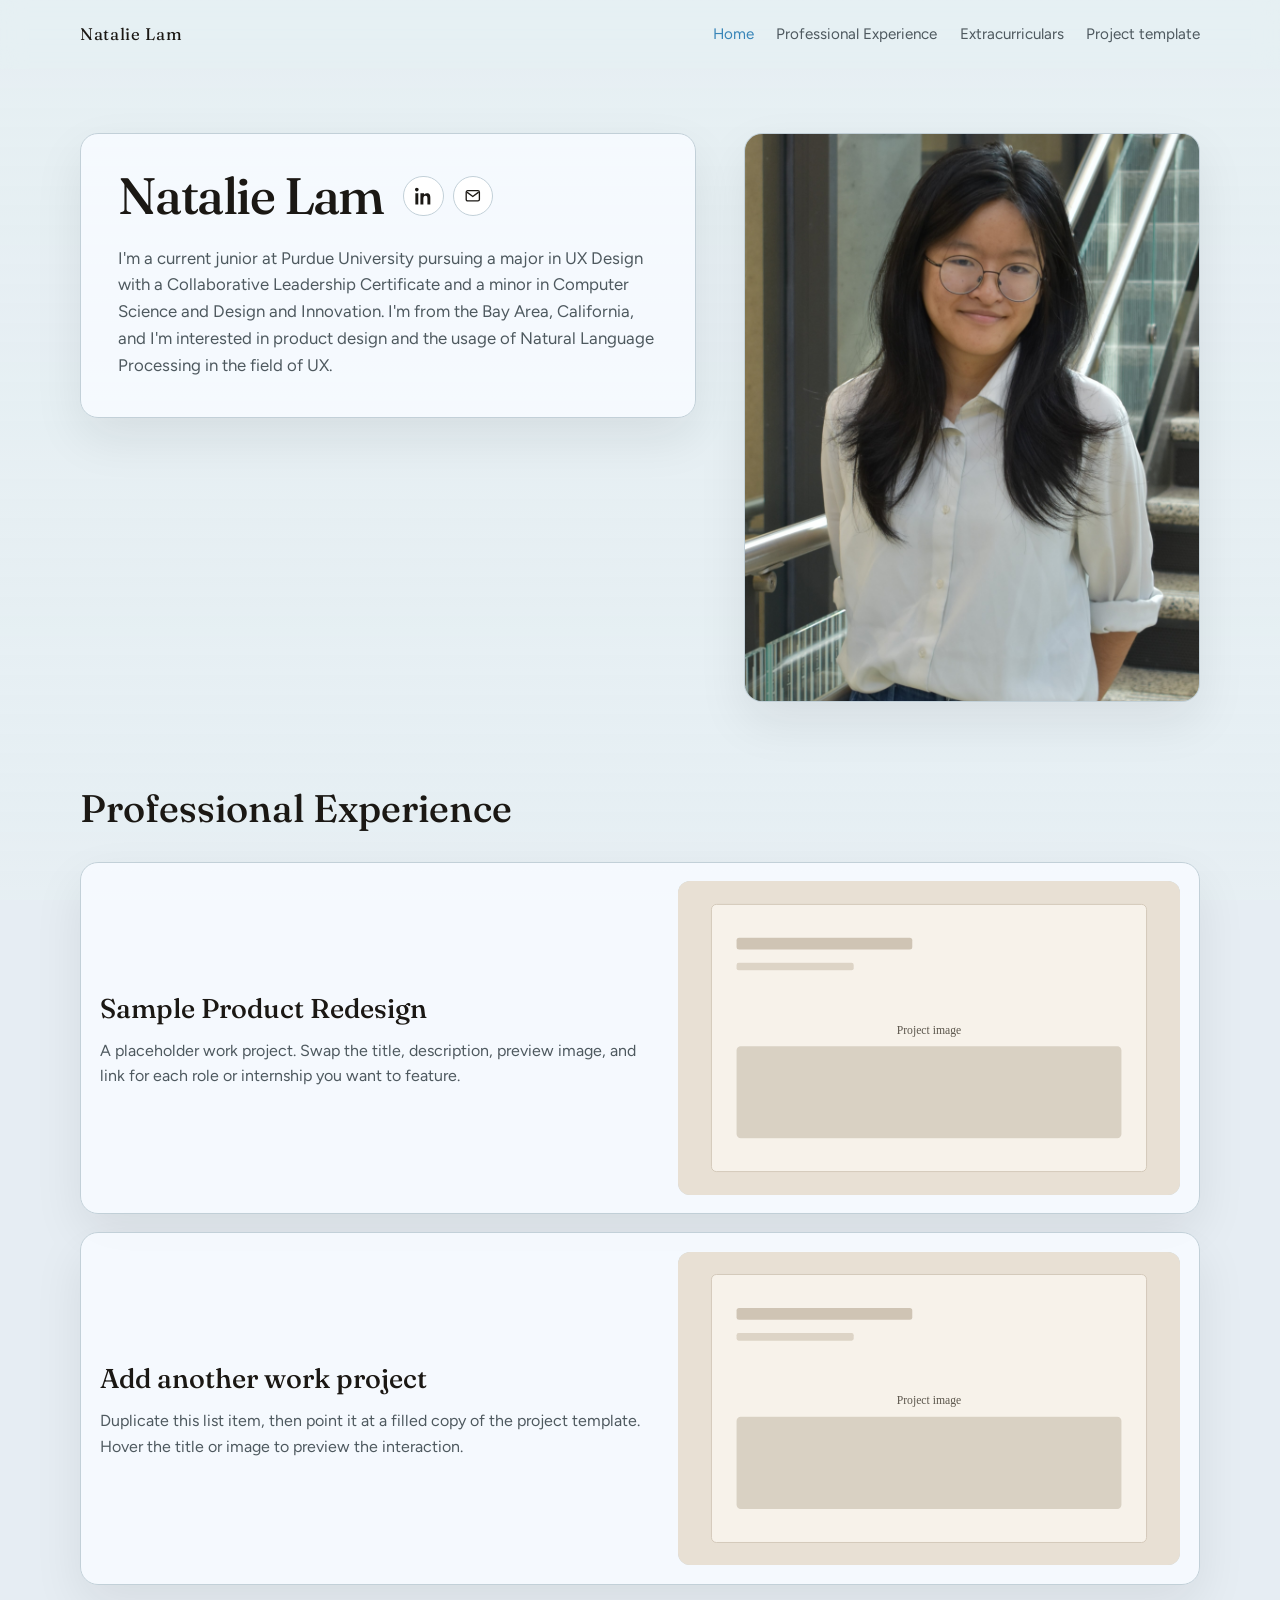
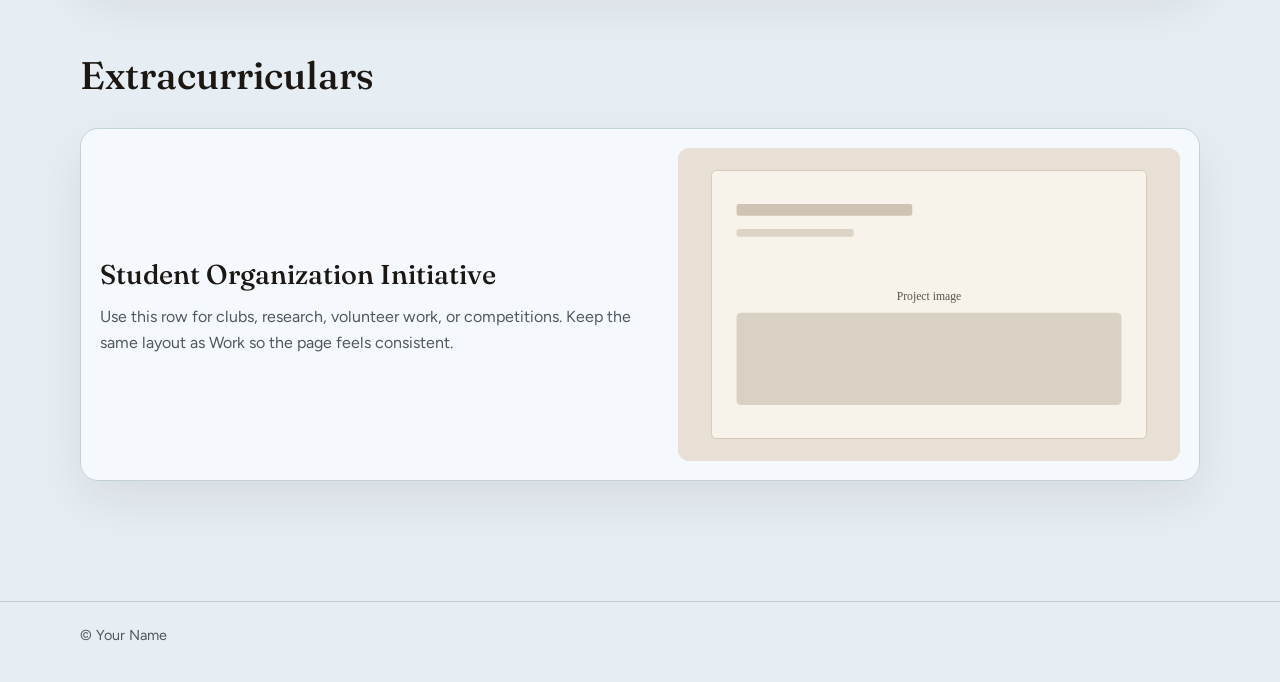
==== index.html @ 0dd23634 "url" ====
<!DOCTYPE html>
<html lang="en">
<head>
  <meta charset="UTF-8">
  <meta name="viewport" content="width=device-width, initial-scale=1.0">
  <title>Natalie Lam — Portfolio</title>
  <link rel="preconnect" href="https://fonts.googleapis.com">
  <link rel="preconnect" href="https://fonts.gstatic.com" crossorigin>
  <link href="https://fonts.googleapis.com/css2?family=Figtree:wght@400;500;600&family=Fraunces:opsz,wght@9..144,500;9..144,600&display=swap" rel="stylesheet">
  <link rel="stylesheet" href="CSS/style.css">
</head>
<!-- Set a background image by replacing none, e.g. url('Images/background.jpg') -->
<body style="--page-bg: none;">
  <a class="skip-link" href="#main">Skip to content</a>

  <header class="site-header">
    <div class="wrap header-inner">
      <a class="wordmark" href="index.html">Natalie Lam</a>
      <button class="nav-toggle" type="button" aria-expanded="false" aria-controls="site-nav">Menu</button>
      <nav id="site-nav" class="site-nav" aria-label="Primary">
        <a href="index.html" aria-current="page">Home</a>
        <a href="#work">Professional Experience</a>
        <a href="#extracurriculars">Extracurriculars</a>
        <a href="HTML/project-template.html">Project template</a>
      </nav>
    </div>
  </header>

  <main id="main" class="page">
    <div class="wrap">
      <section class="intro" aria-labelledby="name">
        <div class="intro-copy">
          <div class="identity">
            <!-- Replace with your name -->
            <h1 id="name" class="page-title">Natalie Lam</h1>
            <div class="contact-row" aria-label="Contact">
              <!-- Replace # with your LinkedIn URL -->
              <a class="contact-btn" href="https://www.linkedin.com/in/natalie-lam-ca/" target="_blank" rel="noopener noreferrer" aria-label="LinkedIn">
                <svg viewBox="0 0 24 24" fill="currentColor" aria-hidden="true"><path d="M4.98 3.5C4.98 4.88 3.88 6 2.5 6S0 4.88 0 3.5 1.12 1 2.5 1s2.48 1.12 2.48 2.5zM.5 8.5h4V24h-4V8.5zM8.5 8.5h3.8v2.1h.05c.53-1 1.84-2.1 3.78-2.1 4.04 0 4.79 2.66 4.79 6.12V24h-4v-7.7c0-1.84-.03-4.2-2.56-4.2-2.56 0-2.95 2-2.95 4.06V24h-4V8.5z"/></svg>
              </a>
              <!-- Replace the email address -->
              <a class="contact-btn" href="mailto:nl2028ca@gmail.com" aria-label="Email">
                <svg viewBox="0 0 24 24" fill="none" stroke="currentColor" stroke-width="1.8" aria-hidden="true"><rect x="3" y="5" width="18" height="14" rx="2"/><path d="M4 7l8 6 8-6"/></svg>
              </a>
            </div>
          </div>
          <!-- Replace this bio -->
          <p class="bio">
            I'm a current junior at Purdue University pursuing a major in UX Design 
            with a Collaborative Leadership Certificate and a minor in Computer Science and 
            Design and Innovation. I'm from the Bay Area, California, and I'm interested in 
            product design and the usage of Natural Language Processing in the field of UX.
          </p>
        </div>
        <figure class="headshot">
          <!-- Replace this image with your headshot -->
          <img src="Images/Lam, Natalie.JPG" alt="Portrait of Natalie Lam">
        </figure>
      </section>

      <section id="work" class="section" aria-labelledby="work-heading">
        <h2 id="work-heading" class="section-heading">Professional Experience</h2>
        <ul class="project-list">
          <li>
            <a class="project-card" href="HTML/project-example.html">
              <div class="project-copy">
                <h3>Sample Product Redesign</h3>
                <p>A placeholder work project. Swap the title, description, preview image, and link for each role or internship you want to feature.</p>
              </div>
              <div class="project-preview">
                <img src="Images/placeholder-project.svg" alt="Preview of Sample Product Redesign">
              </div>
            </a>
          </li>
          <li>
            <a class="project-card" href="HTML/project-template.html">
              <div class="project-copy">
                <h3>Add another work project</h3>
                <p>Duplicate this list item, then point it at a filled copy of the project template. Hover the title or image to preview the interaction.</p>
              </div>
              <div class="project-preview">
                <img src="Images/placeholder-project.svg" alt="Preview placeholder">
              </div>
            </a>
          </li>
        </ul>
      </section>

      <section id="extracurriculars" class="section" aria-labelledby="extra-heading">
        <h2 id="extra-heading" class="section-heading">Extracurriculars</h2>
        <ul class="project-list">
          <li>
            <a class="project-card" href="HTML/project-example.html">
              <div class="project-copy">
                <h3>Student Organization Initiative</h3>
                <p>Use this row for clubs, research, volunteer work, or competitions. Keep the same layout as Work so the page feels consistent.</p>
              </div>
              <div class="project-preview">
                <img src="Images/placeholder-project.svg" alt="Preview of Student Organization Initiative">
              </div>
            </a>
          </li>
        </ul>
      </section>
    </div>
  </main>

  <footer class="site-footer">
    <div class="wrap">© Your Name</div>
  </footer>

  <script src="JS/javascript.js"></script>
</body>
</html>
---- CSS/style.css ----
/* ============================================================
   Portfolio styles — edit the :root tokens to restyle the site.
   Background image: set --page-bg on <body>, e.g.
   style="--page-bg: url('Images/your-background.jpg');"
   ============================================================ */

:root {
  --bg: #e6edf3;
  --paper: rgba(247, 251, 255, 0.88);
  --ink: #1b1814;
  --muted: #4e595f;
  --accent: #3885b8;
  --accent-soft: #ccdfea;
  --line: #c2d0d8;
  --shadow: 0 20px 50px rgba(20, 24, 27, 0.08);
  --radius: 18px;
  --max: 1120px;
  --page-bg: none;
  --ease: 0.35s cubic-bezier(0.22, 1, 0.36, 1);
  --serif: "Fraunces", "Iowan Old Style", Georgia, serif;
  --sans: "Figtree", "Segoe UI", sans-serif;
}

*,
*::before,
*::after {
  box-sizing: border-box;
}

html {
  scroll-behavior: smooth;
}

body {
  margin: 0;
  min-height: 100vh;
  font-family: var(--sans);
  color: var(--ink);
  background-color: var(--bg);
  line-height: 1.6;
}

body::before {
  content: "";
  position: fixed;
  inset: 0;
  z-index: -2;
  background-color: var(--bg);
  background-image: var(--page-bg);
  background-size: cover;
  background-position: center;
  background-attachment: fixed;
}

body::after {
  content: "";
  position: fixed;
  inset: 0;
  z-index: -1;
  background: linear-gradient(180deg, rgba(230, 240, 243, 0.72), rgba(230, 239, 243, 0.9));
  pointer-events: none;
}

img {
  max-width: 100%;
  display: block;
}

a {
  color: inherit;
}

.skip-link {
  position: absolute;
  left: 1rem;
  top: -4rem;
  padding: 0.6rem 0.9rem;
  background: var(--ink);
  color: #fff;
  z-index: 20;
}

.skip-link:focus {
  top: 1rem;
}

.wrap {
  width: min(var(--max), calc(100% - 3.5rem));
  margin: 0 auto;
}

.site-header {
  position: sticky;
  top: 0;
  z-index: 10;
  backdrop-filter: blur(12px);
  background: rgba(230, 240, 243, 0.78);
  border-bottom: 1px solid transparent;
}

.site-header.is-scrolled {
  border-bottom-color: var(--line);
}

.header-inner {
  display: flex;
  align-items: center;
  justify-content: space-between;
  min-height: 4.25rem;
  gap: 1rem;
}

.wordmark {
  font-family: var(--serif);
  font-size: 1.05rem;
  letter-spacing: 0.04em;
  text-decoration: none;
}

.nav-toggle {
  display: none;
  border: 1px solid var(--line);
  background: var(--paper);
  border-radius: 999px;
  padding: 0.45rem 0.85rem;
  font: inherit;
  cursor: pointer;
}

.site-nav {
  display: flex;
  gap: 1.4rem;
}

.site-nav a {
  text-decoration: none;
  font-size: 0.95rem;
  color: var(--muted);
  transition: color var(--ease);
}

.site-nav a:hover,
.site-nav a[aria-current="page"] {
  color: var(--accent);
}

.page {
  padding: 2.5rem 0 5rem;
}

/* ---------- Home intro ---------- */

.intro {
  display: grid;
  grid-template-columns: minmax(0, 1.15fr) minmax(260px, 0.85fr);
  gap: 3rem;
  align-items: start;
  padding: 1.5rem 0 3.5rem;
}

.intro-copy {
  background: var(--paper);
  border: 1px solid var(--line);
  border-radius: var(--radius);
  padding: 2.2rem 2.3rem 2.4rem;
  box-shadow: var(--shadow);
}

.identity {
  display: flex;
  flex-wrap: wrap;
  align-items: center;
  gap: 1rem 1.25rem;
  margin-bottom: 1.35rem;
}

.page-title {
  margin: 0;
  font-family: var(--serif);
  font-size: clamp(2.4rem, 4vw, 4.1rem);
  font-weight: 500;
  line-height: 1.05;
  letter-spacing: -0.03em;
}

.contact-row {
  display: flex;
  flex-wrap: wrap;
  gap: 0.55rem;
}

.contact-btn {
  width: 2.55rem;
  height: 2.55rem;
  display: grid;
  place-items: center;
  border-radius: 999px;
  border: 1px solid var(--line);
  background: #fff;
  color: var(--ink);
  text-decoration: none;
  transition: background var(--ease), color var(--ease), transform var(--ease);
}

.contact-btn:hover,
.contact-btn:focus-visible {
  background: var(--accent);
  color: #fff;
  transform: translateY(-2px);
}

.contact-btn svg {
  width: 1.1rem;
  height: 1.1rem;
}

.bio {
  margin: 0;
  color: var(--muted);
  font-size: 1.05rem;
  max-width: 40rem;
}

.headshot {
  margin: 0;
  overflow: hidden;
  border-radius: var(--radius);
  border: 1px solid var(--line);
  box-shadow: var(--shadow);
  background: #c6d6dd;
}

.headshot img {
  width: 100%;
  height: 100%;
  object-fit: cover;
  aspect-ratio: 4 / 5;
}

/* ---------- Project lists ---------- */

.section {
  padding: 1.25rem 0 2.5rem;
}

.section-heading {
  margin: 0 0 1.4rem;
  font-family: var(--serif);
  font-size: clamp(1.8rem, 3vw, 2.5rem);
  font-weight: 500;
}

.project-list {
  list-style: none;
  margin: 0;
  padding: 0;
  display: grid;
  gap: 1.15rem;
}

.project-card {
  display: grid;
  grid-template-columns: minmax(0, 1.05fr) minmax(220px, 0.95fr);
  gap: 1.5rem;
  align-items: center;
  text-decoration: none;
  color: var(--ink);
  background: var(--paper);
  border: 1px solid var(--line);
  border-radius: var(--radius);
  padding: 1.15rem 1.2rem;
  box-shadow: var(--shadow);
  overflow: hidden;
  transition: color var(--ease), border-color var(--ease);
}

.project-copy h3 {
  margin: 0 0 0.45rem;
  font-family: var(--serif);
  font-size: 1.7rem;
  font-weight: 500;
  transition: color var(--ease);
}

.project-copy p {
  margin: 0;
  color: var(--muted);
  transition: color var(--ease);
}

.project-preview {
  overflow: hidden;
  border-radius: 12px;
  background: #c6d6dd;
}

.project-preview img {
  width: 100%;
  aspect-ratio: 16 / 10;
  object-fit: cover;
  transform: scale(1);
  transition: transform 0.45s cubic-bezier(0.22, 1, 0.36, 1);
}

.project-card:hover,
.project-card:focus-visible {
  border-color: var(--accent-soft);
}

.project-card:hover h3,
.project-card:hover p,
.project-card:focus-visible h3,
.project-card:focus-visible p {
  color: var(--accent);
}

.project-card:hover img,
.project-card:focus-visible img {
  transform: scale(1.08);
}

/* ---------- Project page ---------- */

.project-hero {
  padding: 1.2rem 0 2rem;
}

.back-link {
  display: inline-block;
  margin-bottom: 1.1rem;
  color: var(--muted);
  text-decoration: none;
  font-size: 0.95rem;
}

.back-link:hover {
  color: var(--accent);
}

.project-title {
  margin: 0;
  font-family: var(--serif);
  font-size: clamp(2.3rem, 4.4vw, 4.2rem);
  font-weight: 500;
  letter-spacing: -0.03em;
  line-height: 1.05;
}

.meta-row {
  display: grid;
  grid-template-columns: 1fr 1fr;
  gap: 1.15rem;
  margin: 1.6rem 0 2rem;
}

.meta-card,
.content-block {
  background: var(--paper);
  border: 1px solid var(--line);
  border-radius: var(--radius);
  padding: 1.4rem 1.5rem;
  box-shadow: var(--shadow);
}

.meta-card h2,
.content-block h2 {
  margin: 0 0 0.7rem;
  font-size: 0.78rem;
  letter-spacing: 0.14em;
  text-transform: uppercase;
  color: var(--accent);
}

.meta-card p,
.content-block p {
  margin: 0;
  color: var(--muted);
}

.skills {
  display: flex;
  flex-wrap: wrap;
  gap: 0.45rem;
  margin: 0;
  padding: 0;
  list-style: none;
}

.skills li {
  border: 1px solid var(--line);
  background: #fff;
  border-radius: 999px;
  padding: 0.28rem 0.75rem;
  font-size: 0.92rem;
}

.project-lower {
  display: grid;
  grid-template-columns: minmax(0, 0.9fr) minmax(0, 1.1fr);
  gap: 1.15rem;
  margin-top: 1.15rem;
}

.outcomes {
  margin: 0;
  padding-left: 1.1rem;
  color: var(--muted);
}

.outcomes li + li {
  margin-top: 0.45rem;
}

.image-grid {
  display: grid;
  grid-template-columns: 1fr 1fr;
  gap: 0.7rem;
  margin: 1rem 0 1.2rem;
}

.image-grid figure {
  margin: 0;
  overflow: hidden;
  border-radius: 12px;
  border: 1px solid var(--line);
  background: #c6d5dd;
}

.image-grid img {
  width: 100%;
  aspect-ratio: 4 / 3;
  object-fit: cover;
}

.outcome-links {
  display: flex;
  flex-wrap: wrap;
  gap: 0.6rem;
}

.btn {
  display: inline-flex;
  align-items: center;
  justify-content: center;
  text-decoration: none;
  border-radius: 999px;
  padding: 0.7rem 1.1rem;
  border: 1px solid var(--ink);
  background: var(--ink);
  color: #fff;
  font-size: 0.95rem;
  transition: background var(--ease), color var(--ease);
}

.btn.secondary {
  background: transparent;
  color: var(--ink);
}

.btn:hover,
.btn:focus-visible {
  background: var(--accent);
  border-color: var(--accent);
  color: #fff;
}

.hint {
  margin-top: 2rem;
  color: var(--muted);
  font-size: 0.88rem;
}

.site-footer {
  border-top: 1px solid var(--line);
  padding: 1.4rem 0 2.2rem;
  color: var(--muted);
  font-size: 0.9rem;
}

/* ---------- Mobile ---------- */

@media (max-width: 800px) {
  .wrap {
    width: min(var(--max), calc(100% - 1.5rem));
  }

  .nav-toggle {
    display: inline-flex;
  }

  .site-nav {
    display: none;
    position: absolute;
    right: 0.75rem;
    top: 3.8rem;
    flex-direction: column;
    gap: 0.85rem;
    padding: 1rem 1.15rem;
    background: #f8fdff;
    border: 1px solid var(--line);
    border-radius: 14px;
    box-shadow: var(--shadow);
  }

  .site-nav.is-open {
    display: flex;
  }

  .intro,
  .project-card,
  .meta-row,
  .project-lower {
    grid-template-columns: 1fr;
  }

  .intro {
    gap: 1.2rem;
    padding-top: 0.6rem;
  }

  .intro-copy {
    padding: 1.35rem 1.2rem 1.5rem;
  }

  .identity {
    flex-direction: column;
    align-items: flex-start;
  }

  .headshot {
    order: -1;
  }

  .image-grid {
    grid-template-columns: 1fr;
  }

  body::before {
    background-attachment: scroll;
  }
}
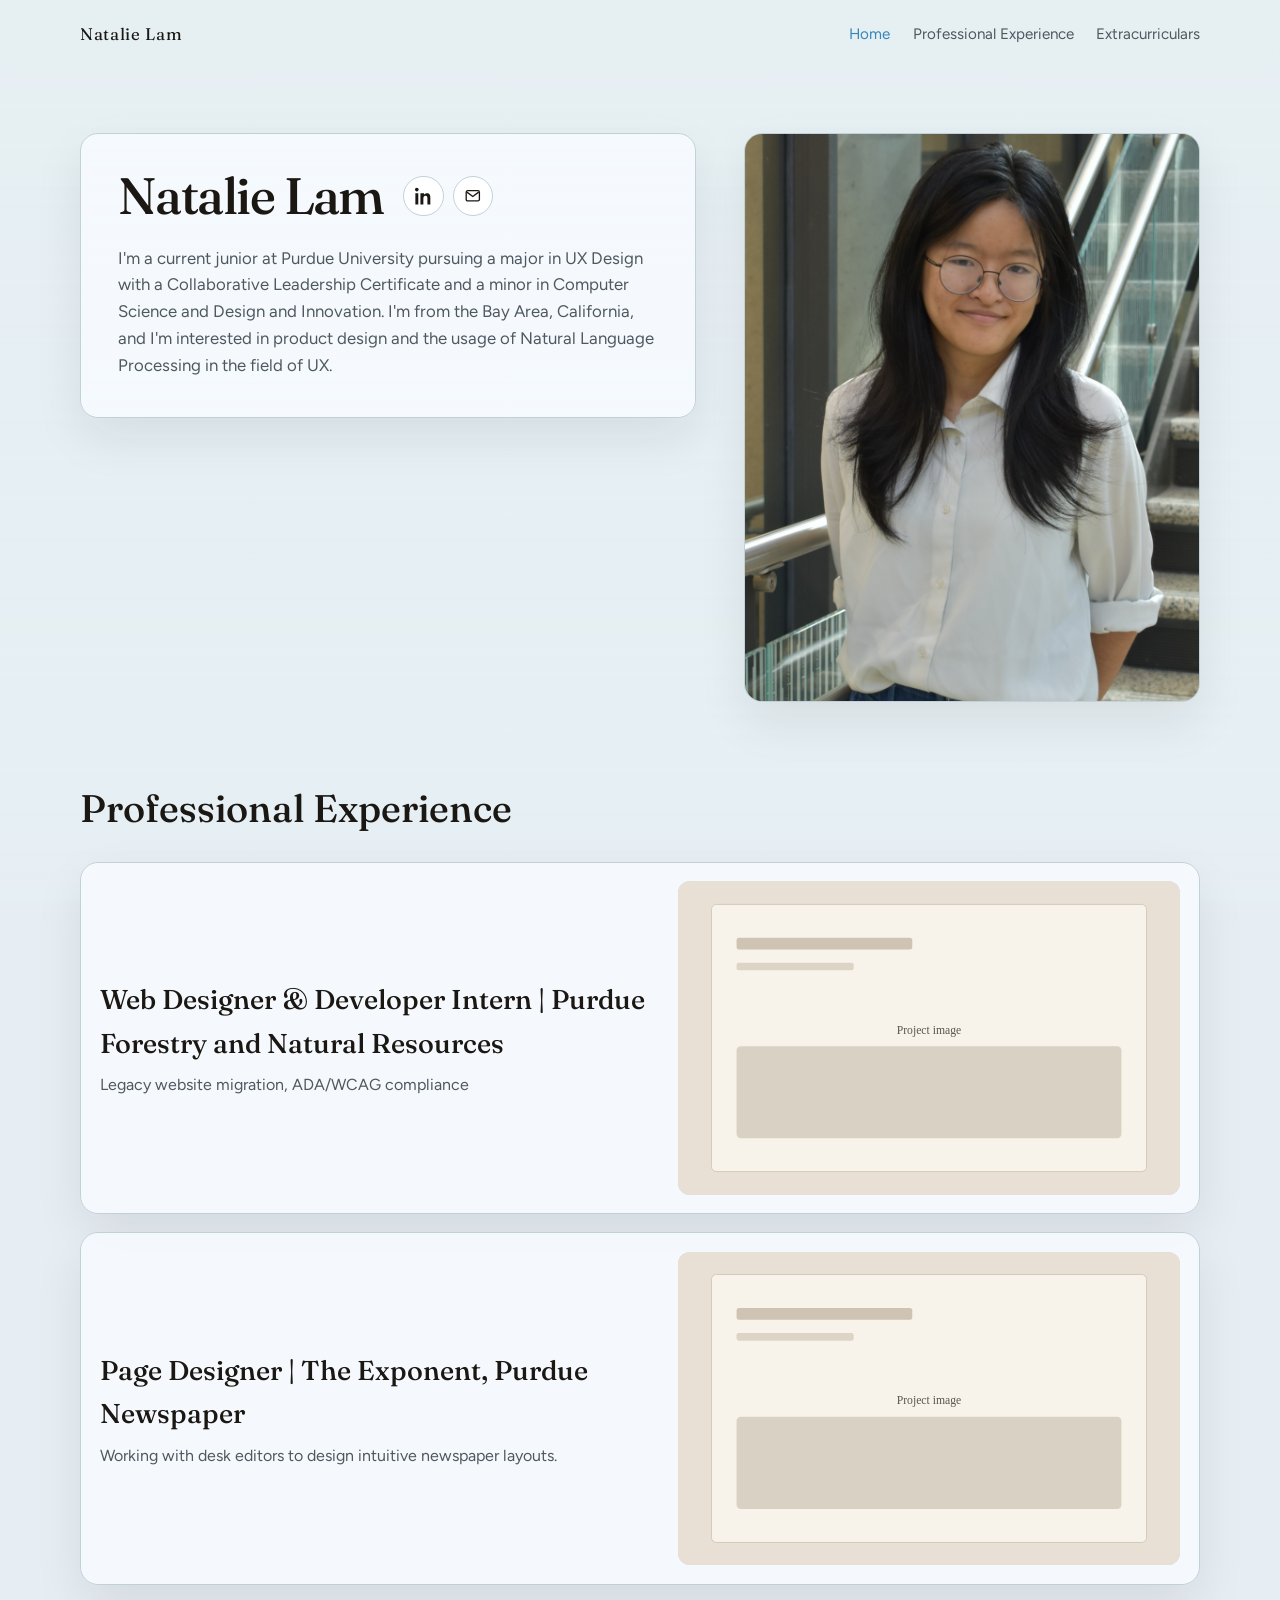
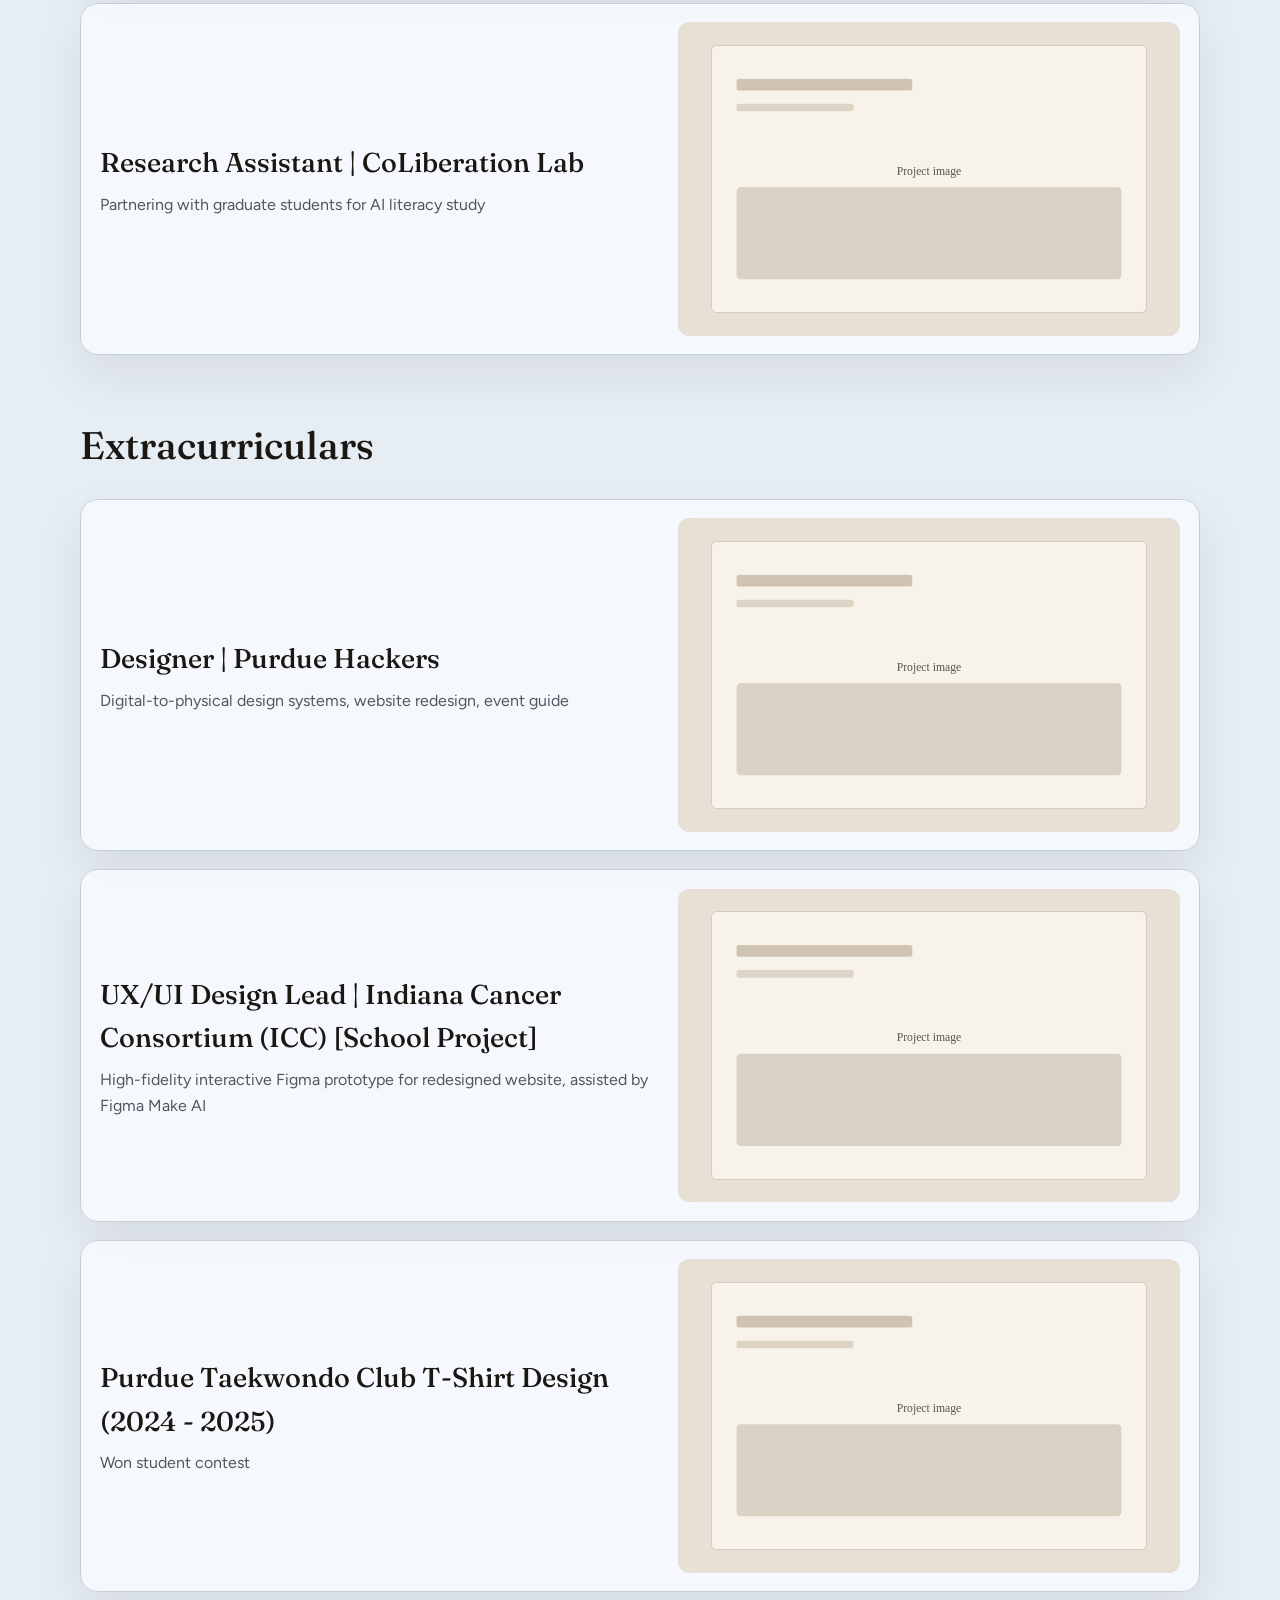
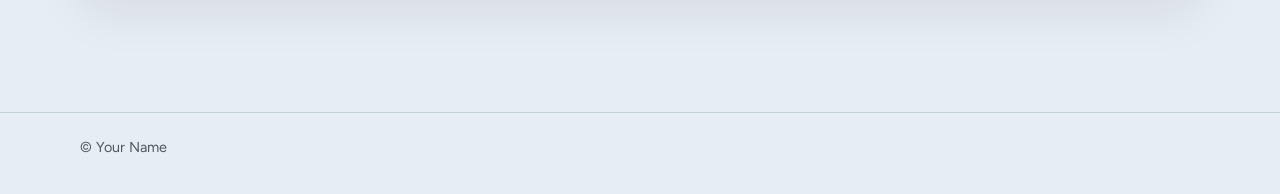
==== commit b735662c: "home page" ====
--- a/index.html
+++ b/index.html
@@ -21,7 +21,6 @@
         <a href="index.html" aria-current="page">Home</a>
         <a href="#work">Professional Experience</a>
         <a href="#extracurriculars">Extracurriculars</a>
-        <a href="HTML/project-template.html">Project template</a>
       </nav>
     </div>
   </header>
@@ -64,19 +63,31 @@
           <li>
             <a class="project-card" href="HTML/project-example.html">
               <div class="project-copy">
-                <h3>Sample Product Redesign</h3>
-                <p>A placeholder work project. Swap the title, description, preview image, and link for each role or internship you want to feature.</p>
+                <h3>Web Designer & Developer Intern | Purdue Forestry and Natural Resources</h3>
+                <p>Legacy website migration, ADA/WCAG compliance</p>
               </div>
               <div class="project-preview">
-                <img src="Images/placeholder-project.svg" alt="Preview of Sample Product Redesign">
+                <img src="Images/placeholder-project.svg" alt="Preview of Web Designer & 
+                Developer Intern | Purdue Forestry and Natural Resources">
               </div>
             </a>
           </li>
           <li>
             <a class="project-card" href="HTML/project-template.html">
               <div class="project-copy">
-                <h3>Add another work project</h3>
-                <p>Duplicate this list item, then point it at a filled copy of the project template. Hover the title or image to preview the interaction.</p>
+                <h3>Page Designer | The Exponent, Purdue Newspaper</h3>
+                <p>Working with desk editors to design intuitive newspaper layouts.</p>
+              </div>
+              <div class="project-preview">
+                <img src="Images/placeholder-project.svg" alt="Preview placeholder">
+              </div>
+            </a>
+          </li>
+          <li>
+            <a class="project-card" href="HTML/project-template.html">
+              <div class="project-copy">
+                <h3>Research Assistant | CoLiberation Lab</h3>
+                <p>Partnering with graduate students for AI literacy study</p>
               </div>
               <div class="project-preview">
                 <img src="Images/placeholder-project.svg" alt="Preview placeholder">
@@ -92,8 +103,30 @@
           <li>
             <a class="project-card" href="HTML/project-example.html">
               <div class="project-copy">
-                <h3>Student Organization Initiative</h3>
-                <p>Use this row for clubs, research, volunteer work, or competitions. Keep the same layout as Work so the page feels consistent.</p>
+                <h3>Designer | Purdue Hackers</h3>
+                <p>Digital-to-physical design systems, website redesign, event guide</p>
+              </div>
+              <div class="project-preview">
+                <img src="Images/placeholder-project.svg" alt="Preview of Student Organization Initiative">
+              </div>
+            </a>
+          </li>
+          <li>
+            <a class="project-card" href="HTML/project-example.html">
+              <div class="project-copy">
+                <h3>UX/UI Design Lead | Indiana Cancer Consortium (ICC) [School Project]</h3>
+                <p>High-fidelity interactive Figma prototype for redesigned website, assisted by Figma Make AI</p>
+              </div>
+              <div class="project-preview">
+                <img src="Images/placeholder-project.svg" alt="Preview of Student Organization Initiative">
+              </div>
+            </a>
+          </li>
+          <li>
+            <a class="project-card" href="HTML/project-example.html">
+              <div class="project-copy">
+                <h3>Purdue Taekwondo Club T-Shirt Design (2024 - 2025)</h3>
+                <p>Won student contest</p>
               </div>
               <div class="project-preview">
                 <img src="Images/placeholder-project.svg" alt="Preview of Student Organization Initiative">
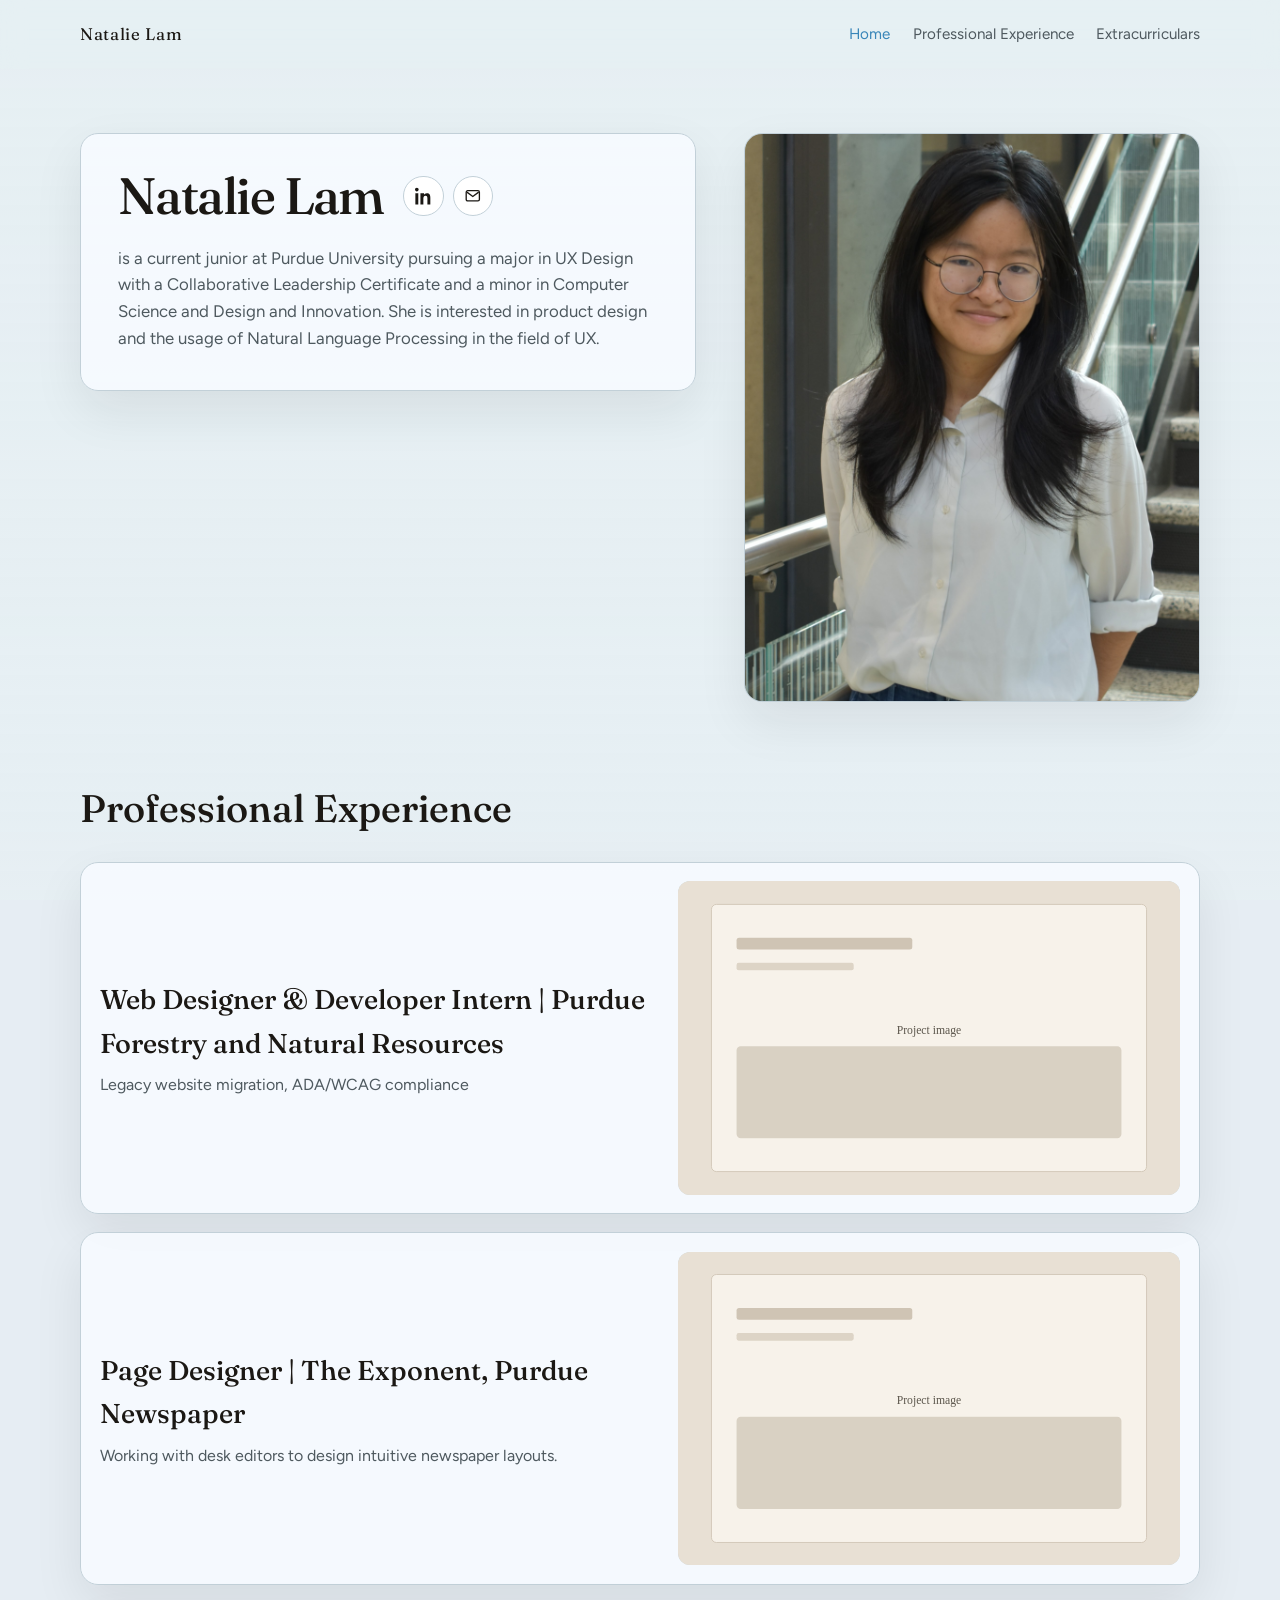
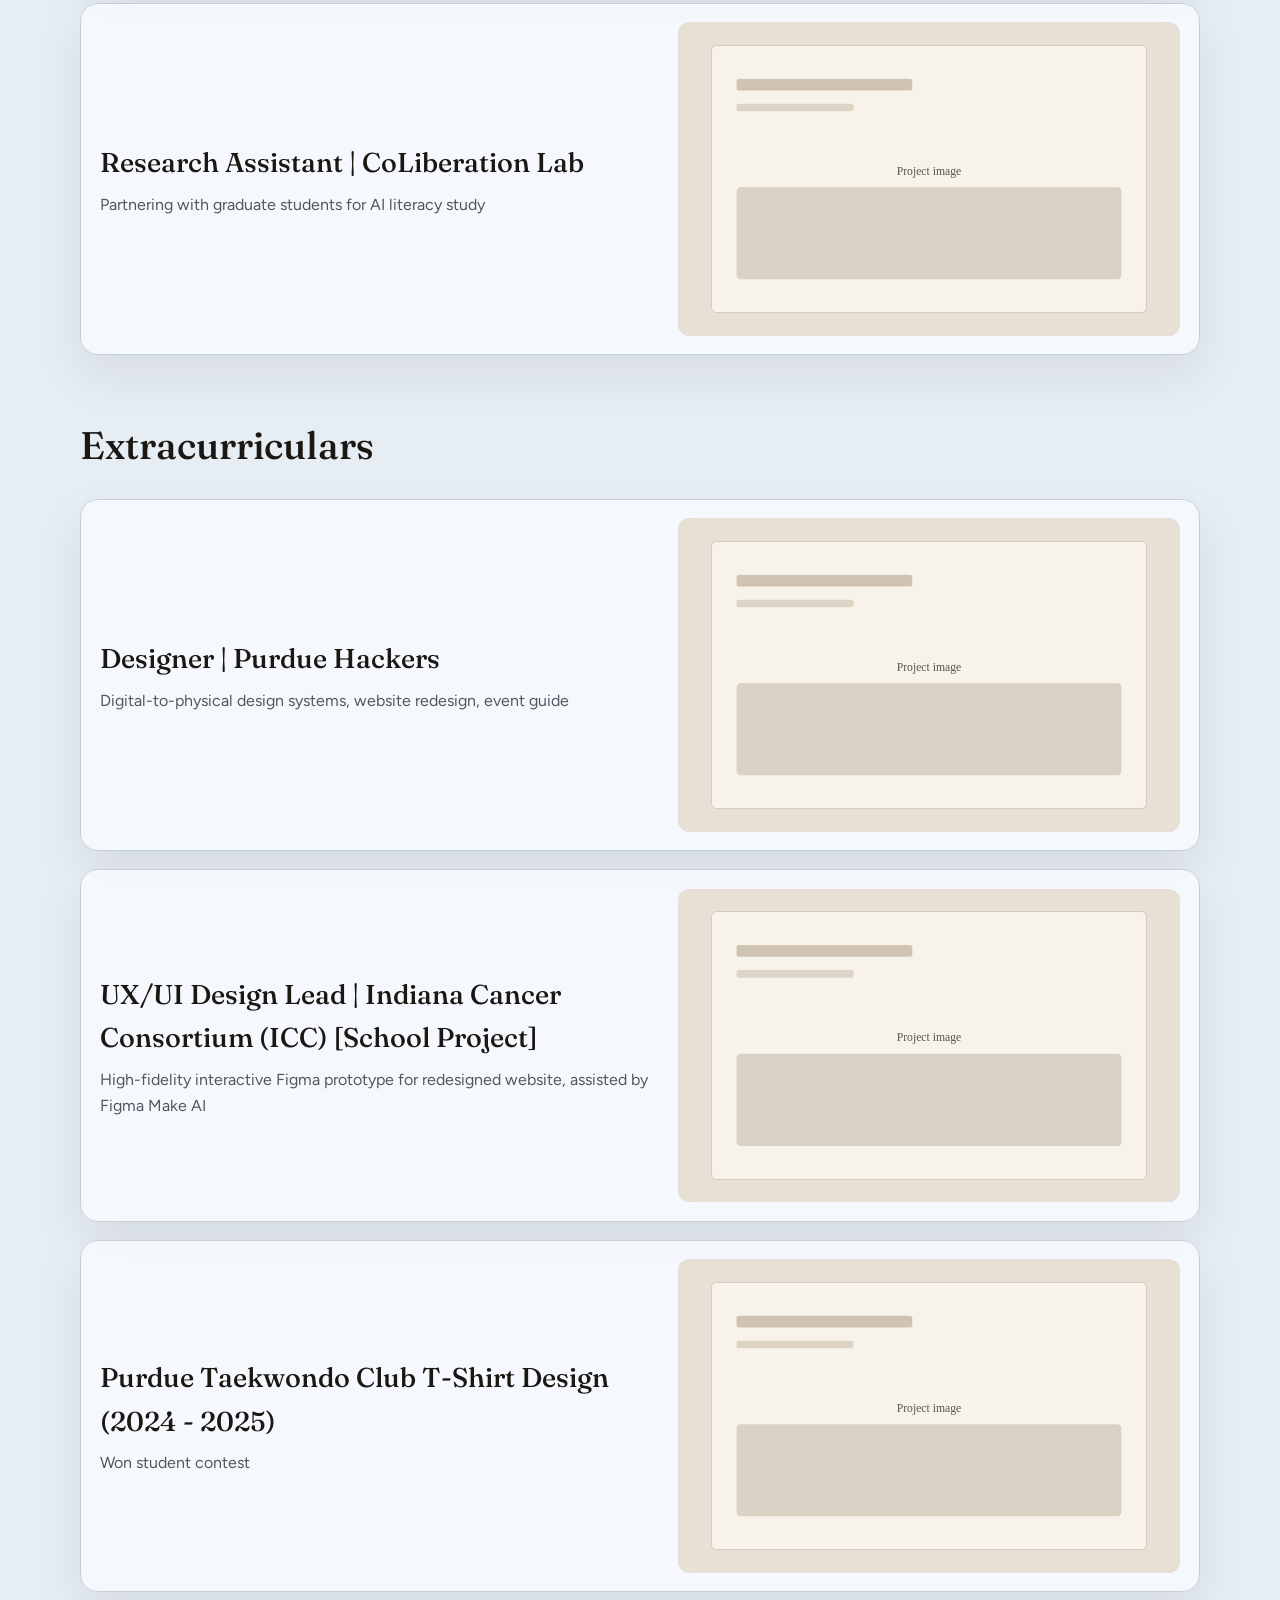
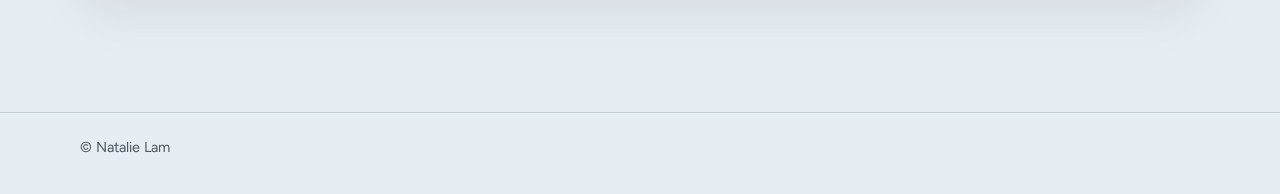
==== commit 18d5cc1b: "fnr" ====
--- a/index.html
+++ b/index.html
@@ -45,9 +45,9 @@
           </div>
           <!-- Replace this bio -->
           <p class="bio">
-            I'm a current junior at Purdue University pursuing a major in UX Design 
+            is a current junior at Purdue University pursuing a major in UX Design 
             with a Collaborative Leadership Certificate and a minor in Computer Science and 
-            Design and Innovation. I'm from the Bay Area, California, and I'm interested in 
+            Design and Innovation. She is interested in 
             product design and the usage of Natural Language Processing in the field of UX.
           </p>
         </div>
@@ -61,7 +61,7 @@
         <h2 id="work-heading" class="section-heading">Professional Experience</h2>
         <ul class="project-list">
           <li>
-            <a class="project-card" href="HTML/project-example.html">
+            <a class="project-card" href="HTML/fnr-intern.html">
               <div class="project-copy">
                 <h3>Web Designer & Developer Intern | Purdue Forestry and Natural Resources</h3>
                 <p>Legacy website migration, ADA/WCAG compliance</p>
@@ -139,7 +139,7 @@
   </main>
 
   <footer class="site-footer">
-    <div class="wrap">© Your Name</div>
+    <div class="wrap">© Natalie Lam</div>
   </footer>
 
   <script src="JS/javascript.js"></script>
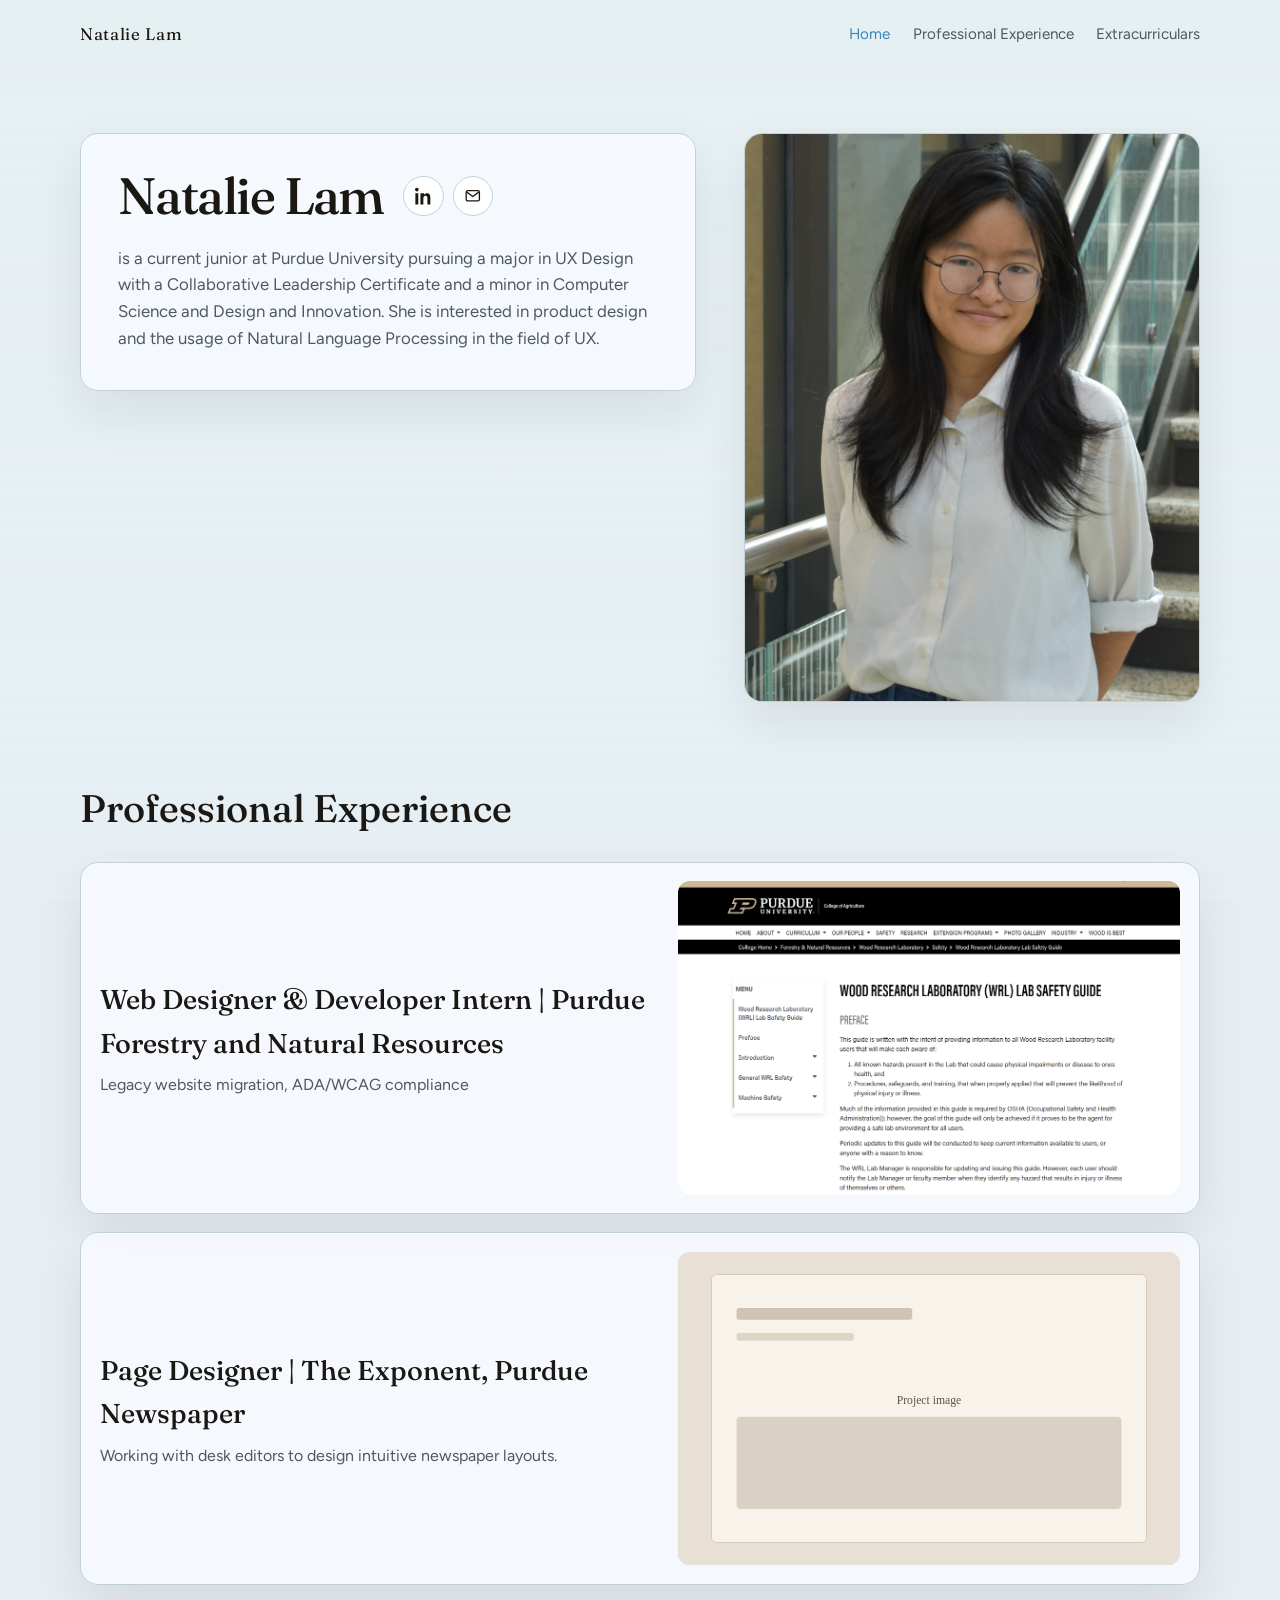
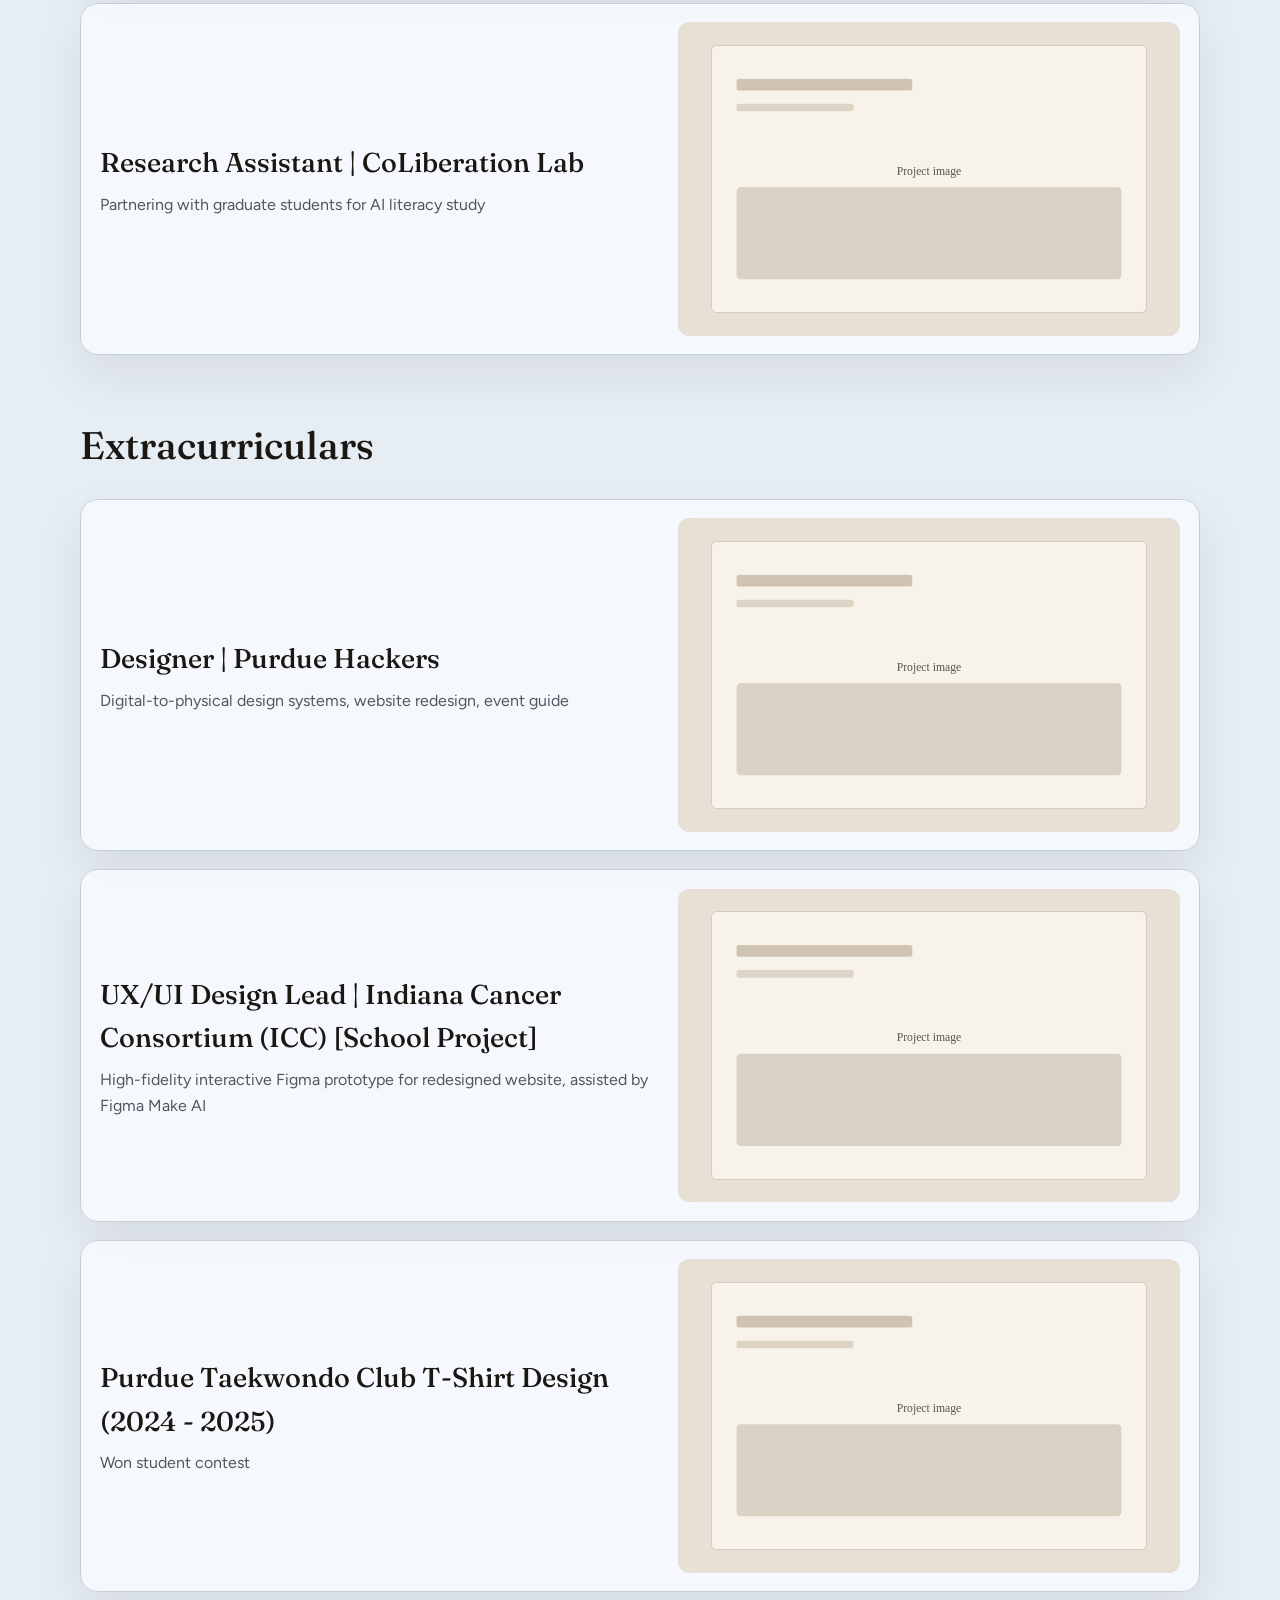
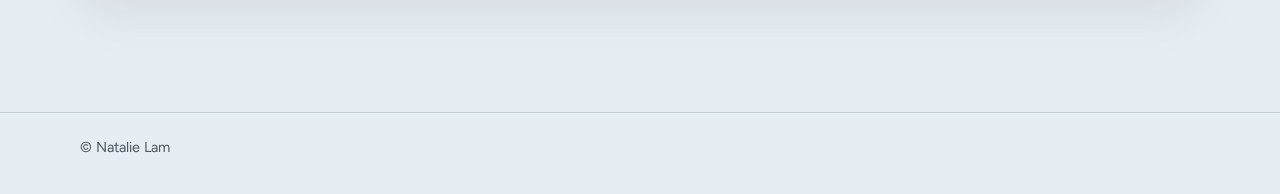
==== commit 1925ee76: "nav and image" ====
--- a/index.html
+++ b/index.html
@@ -67,7 +67,7 @@
                 <p>Legacy website migration, ADA/WCAG compliance</p>
               </div>
               <div class="project-preview">
-                <img src="Images/placeholder-project.svg" alt="Preview of Web Designer & 
+                <img src="Images/WRL general lab safety guide.png" alt="Preview of Web Designer & 
                 Developer Intern | Purdue Forestry and Natural Resources">
               </div>
             </a>
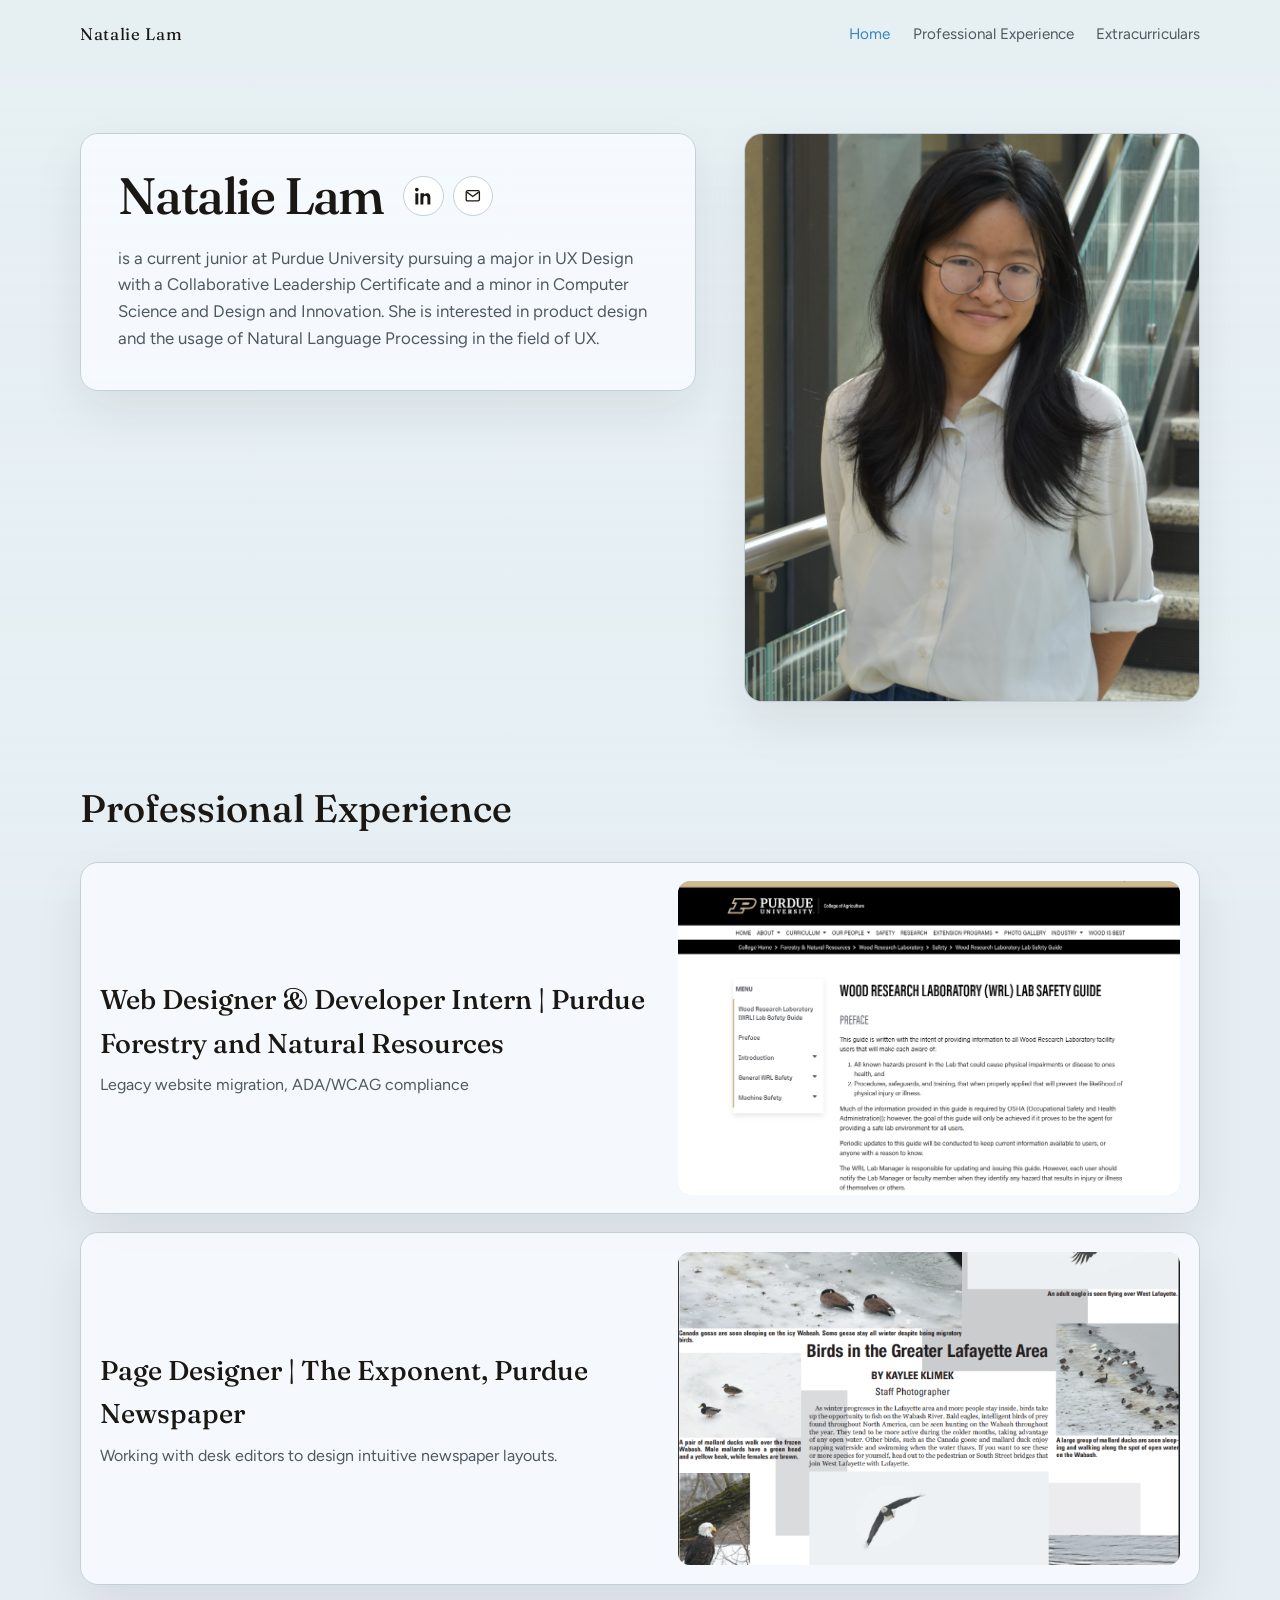
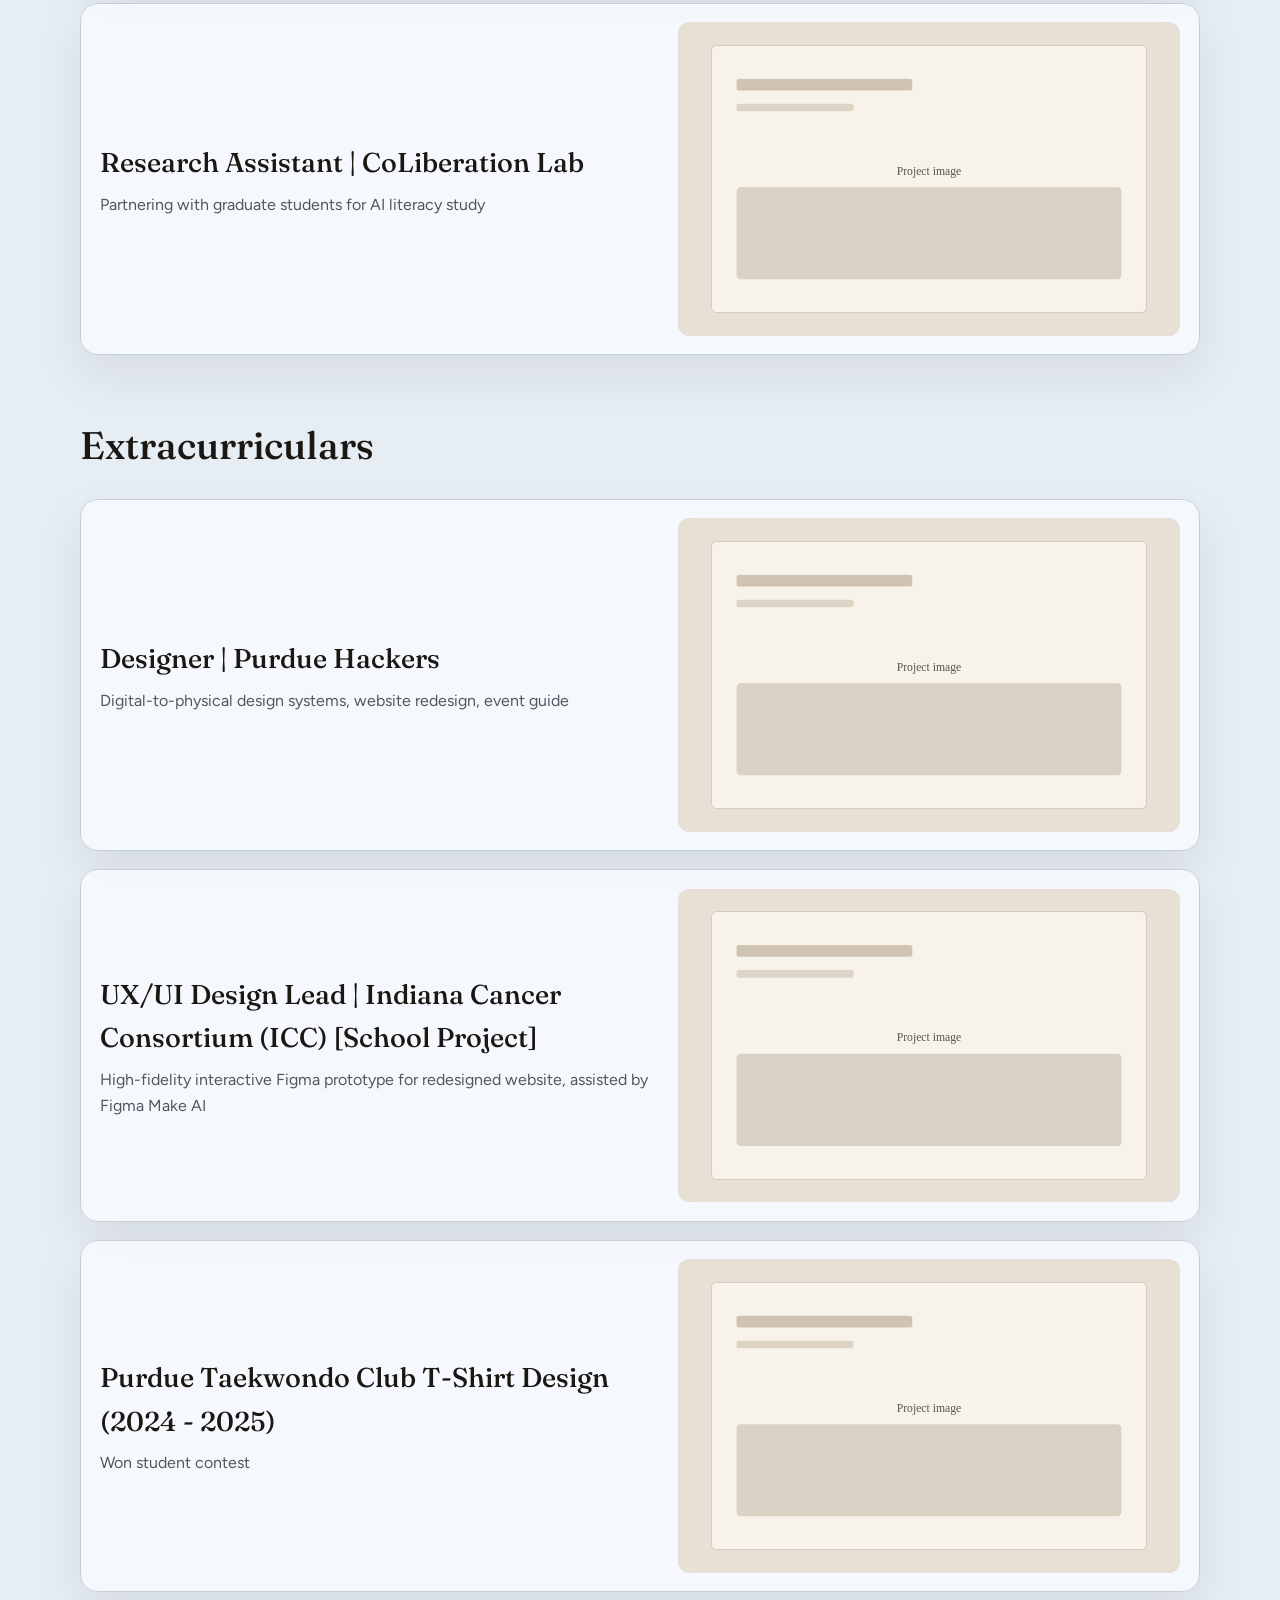
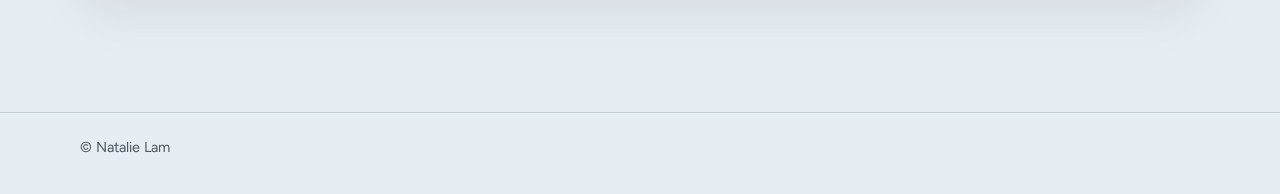
==== commit a299eed5: "filling in stuff" ====
--- a/index.html
+++ b/index.html
@@ -73,13 +73,13 @@
             </a>
           </li>
           <li>
-            <a class="project-card" href="HTML/project-template.html">
+            <a class="project-card" href="HTML/exponent-designer.html">
               <div class="project-copy">
                 <h3>Page Designer | The Exponent, Purdue Newspaper</h3>
                 <p>Working with desk editors to design intuitive newspaper layouts.</p>
               </div>
               <div class="project-preview">
-                <img src="Images/placeholder-project.svg" alt="Preview placeholder">
+                <img src="Images/exponent 2.png" alt="Preview of Page Designer | The Exponent, Purdue Newspaper">
               </div>
             </a>
           </li>
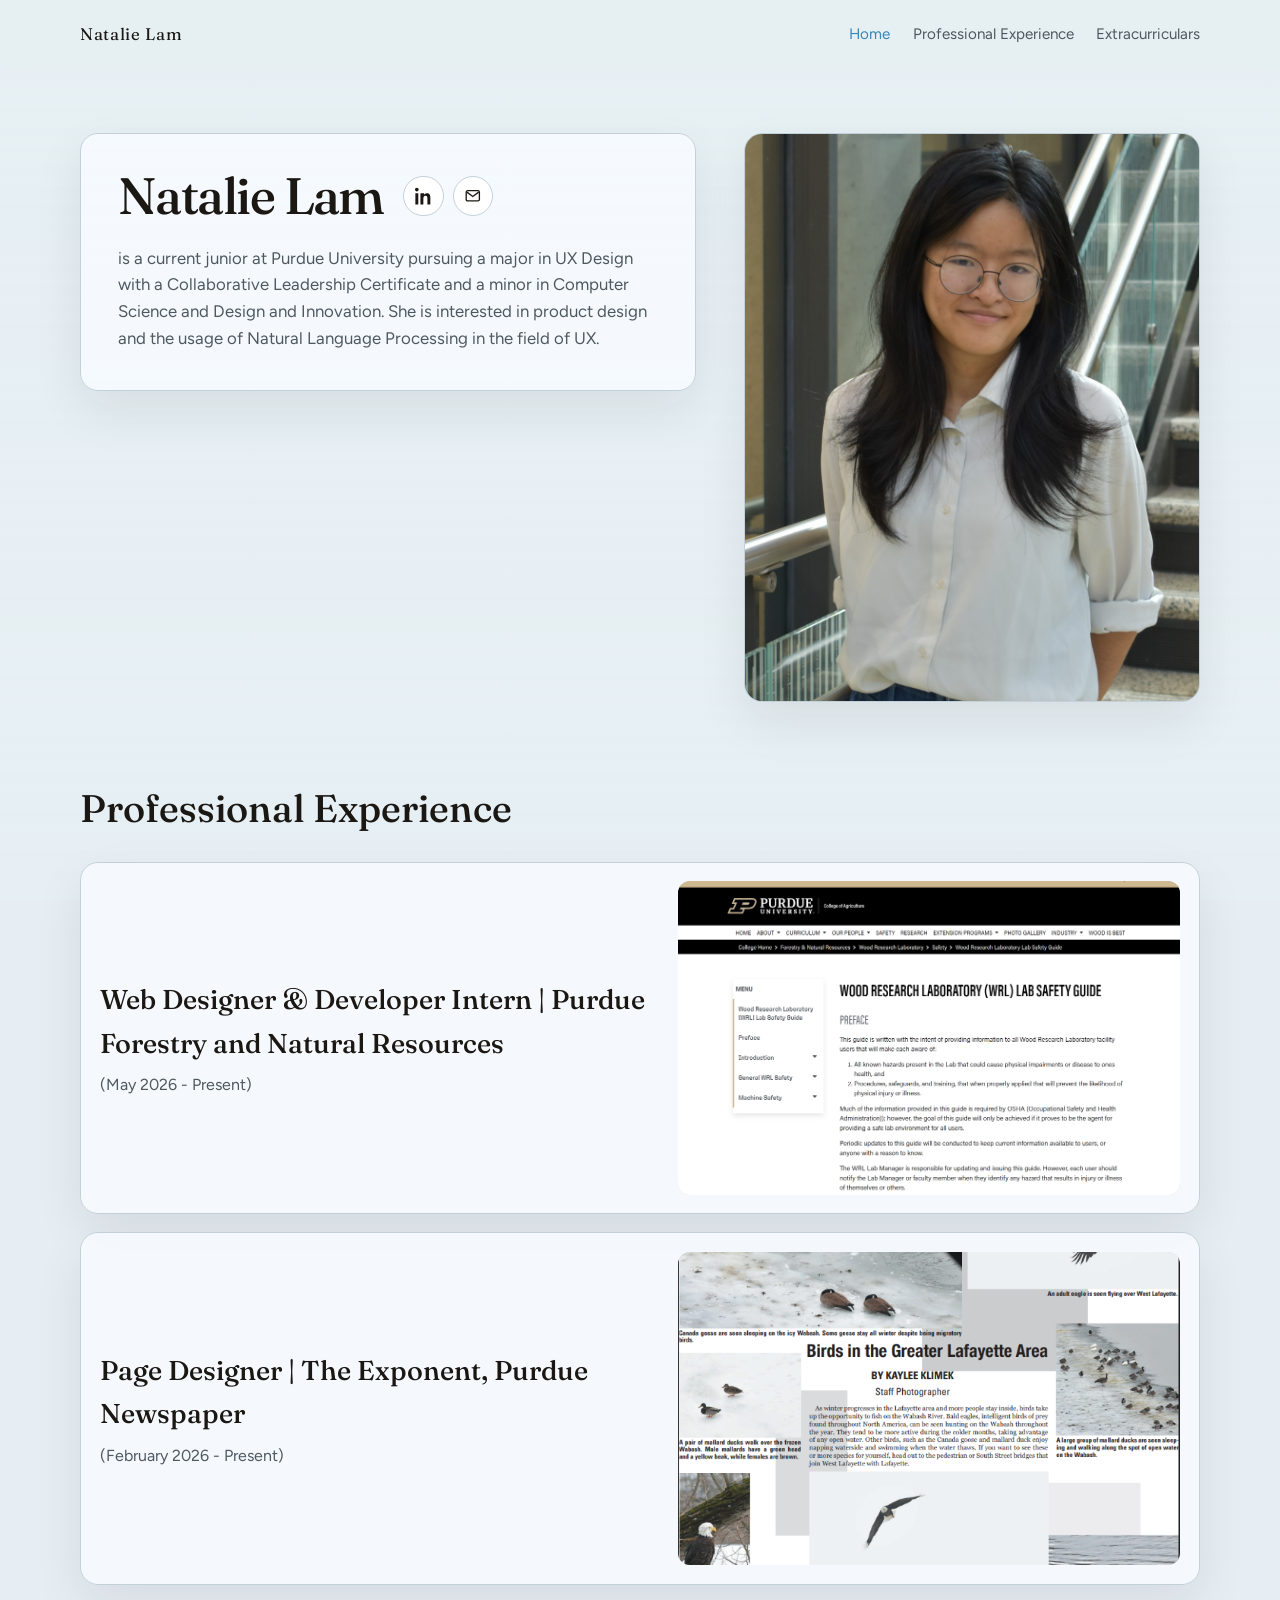
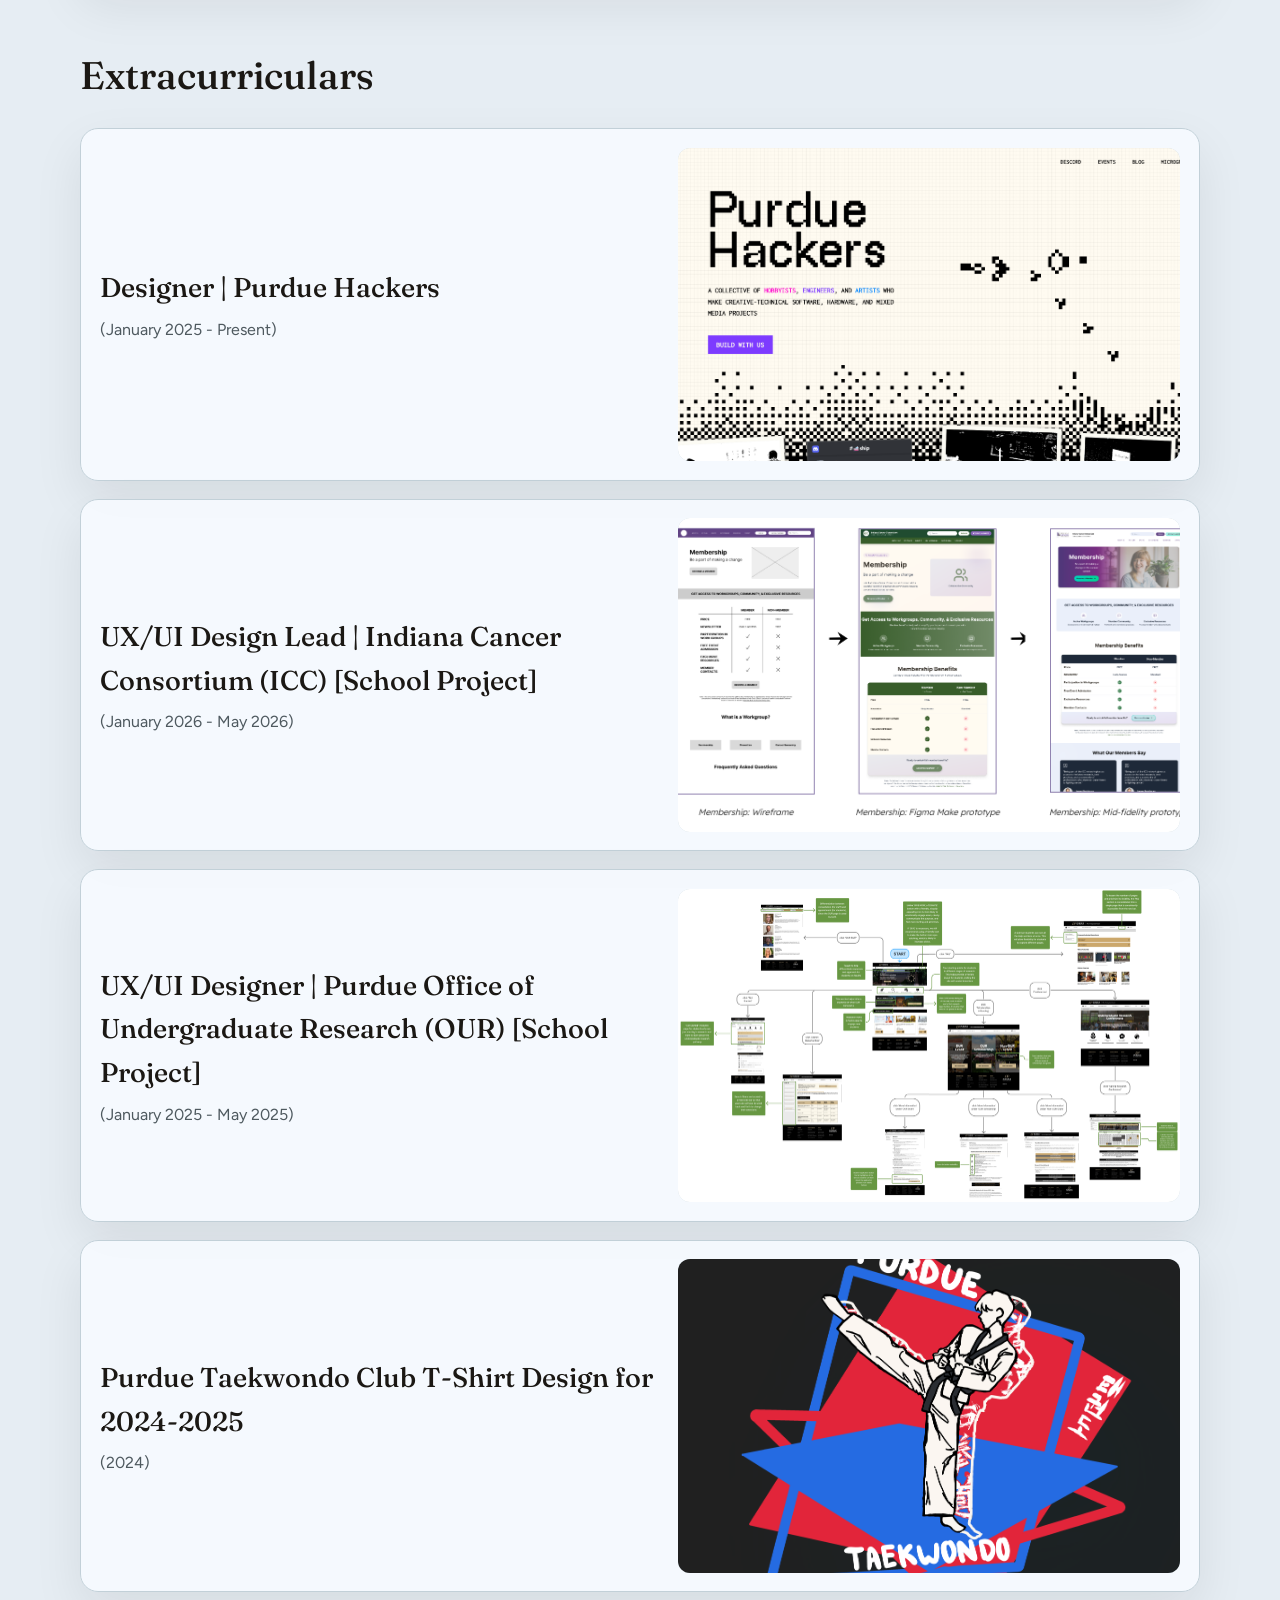
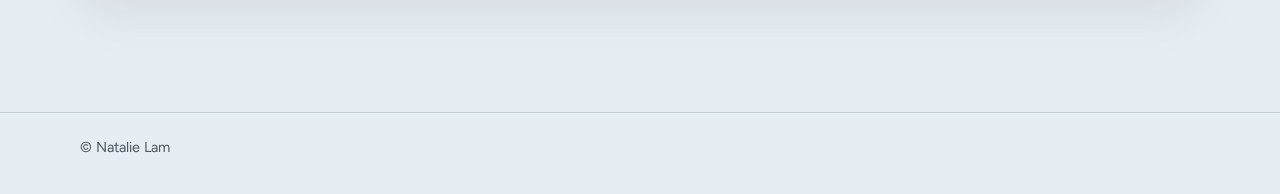
==== commit f595ce83: "filling content" ====
--- a/index.html
+++ b/index.html
@@ -64,7 +64,8 @@
             <a class="project-card" href="HTML/fnr-intern.html">
               <div class="project-copy">
                 <h3>Web Designer & Developer Intern | Purdue Forestry and Natural Resources</h3>
-                <p>Legacy website migration, ADA/WCAG compliance</p>
+                <p>(May 2026 - Present)</p>
+                <!-- <p>Legacy website migration, ADA/WCAG compliance</p> -->
               </div>
               <div class="project-preview">
                 <img src="Images/WRL general lab safety guide.png" alt="Preview of Web Designer & 
@@ -76,13 +77,14 @@
             <a class="project-card" href="HTML/exponent-designer.html">
               <div class="project-copy">
                 <h3>Page Designer | The Exponent, Purdue Newspaper</h3>
-                <p>Working with desk editors to design intuitive newspaper layouts.</p>
+                <p>(February 2026 - Present)</p>
+                <!-- <p>Working with desk editors to design intuitive newspaper layouts.</p> -->
               </div>
               <div class="project-preview">
                 <img src="Images/exponent 2.png" alt="Preview of Page Designer | The Exponent, Purdue Newspaper">
               </div>
             </a>
-          </li>
+          <!-- </li>
           <li>
             <a class="project-card" href="HTML/project-template.html">
               <div class="project-copy">
@@ -93,7 +95,7 @@
                 <img src="Images/placeholder-project.svg" alt="Preview placeholder">
               </div>
             </a>
-          </li>
+          </li> -->
         </ul>
       </section>
 
@@ -101,35 +103,50 @@
         <h2 id="extra-heading" class="section-heading">Extracurriculars</h2>
         <ul class="project-list">
           <li>
-            <a class="project-card" href="HTML/project-example.html">
+            <a class="project-card" href="HTML/ph-designer.html">
               <div class="project-copy">
                 <h3>Designer | Purdue Hackers</h3>
-                <p>Digital-to-physical design systems, website redesign, event guide</p>
+                <p>(January 2025 - Present)</p>
+                <!-- <p>Digital-to-physical design systems, website redesign, event guide</p> -->
               </div>
               <div class="project-preview">
-                <img src="Images/placeholder-project.svg" alt="Preview of Student Organization Initiative">
+                <img src="Images/PH website.png" alt="Preview of Student Organization Initiative">
               </div>
             </a>
           </li>
           <li>
-            <a class="project-card" href="HTML/project-example.html">
+            <a class="project-card" href="HTML/icc-lead.html">
               <div class="project-copy">
                 <h3>UX/UI Design Lead | Indiana Cancer Consortium (ICC) [School Project]</h3>
-                <p>High-fidelity interactive Figma prototype for redesigned website, assisted by Figma Make AI</p>
+                <p>(January 2026 - May 2026)</p>
+                <!-- <p>High-fidelity interactive Figma prototype for redesigned website, assisted by Figma Make AI</p> -->
               </div>
               <div class="project-preview">
-                <img src="Images/placeholder-project.svg" alt="Preview of Student Organization Initiative">
+                <img src="Images/icc design evolution.png" alt="Preview of Student Organization Initiative">
               </div>
             </a>
           </li>
           <li>
-            <a class="project-card" href="HTML/project-example.html">
+            <a class="project-card" href="HTML/purdue-our.html">
               <div class="project-copy">
-                <h3>Purdue Taekwondo Club T-Shirt Design (2024 - 2025)</h3>
-                <p>Won student contest</p>
+                <h3>UX/UI Designer | Purdue Office of Undergraduate Research (OUR) [School Project]</h3>
+                <p>(January 2025 - May 2025)</p>
+                <!-- <p>Won student contest</p> -->
               </div>
               <div class="project-preview">
-                <img src="Images/placeholder-project.svg" alt="Preview of Student Organization Initiative">
+                <img src="Images/OUR user flow.png" alt="Preview of Student Organization Initiative">
+              </div>
+            </a>
+          </li>
+          <li>
+            <a class="project-card" href="HTML/tkd-shirt.html">
+              <div class="project-copy">
+                <h3>Purdue Taekwondo Club T-Shirt Design for 2024-2025</h3>
+                <p>(2024)</p>
+                <!-- <p>Won student contest</p> -->
+              </div>
+              <div class="project-preview">
+                <img src="Images/tkd t-shirt design.png" alt="Preview of Student Organization Initiative">
               </div>
             </a>
           </li>
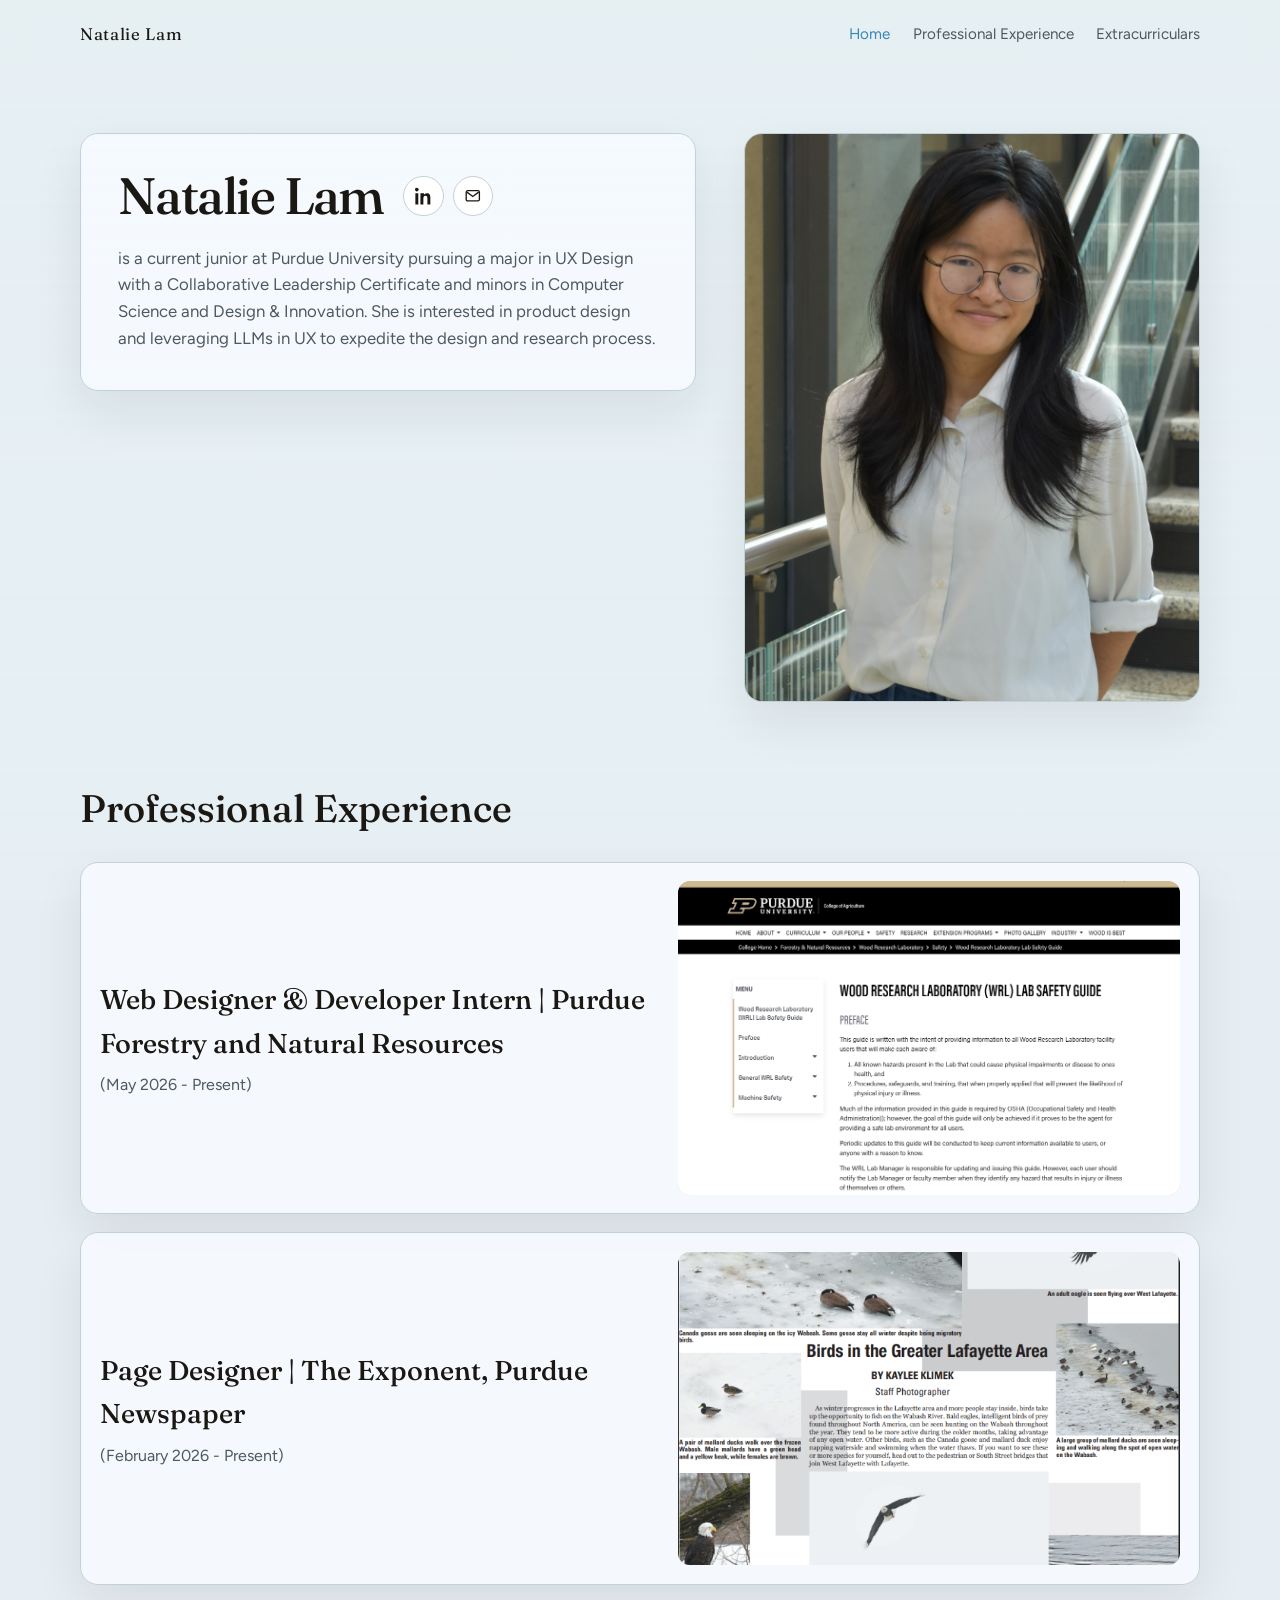
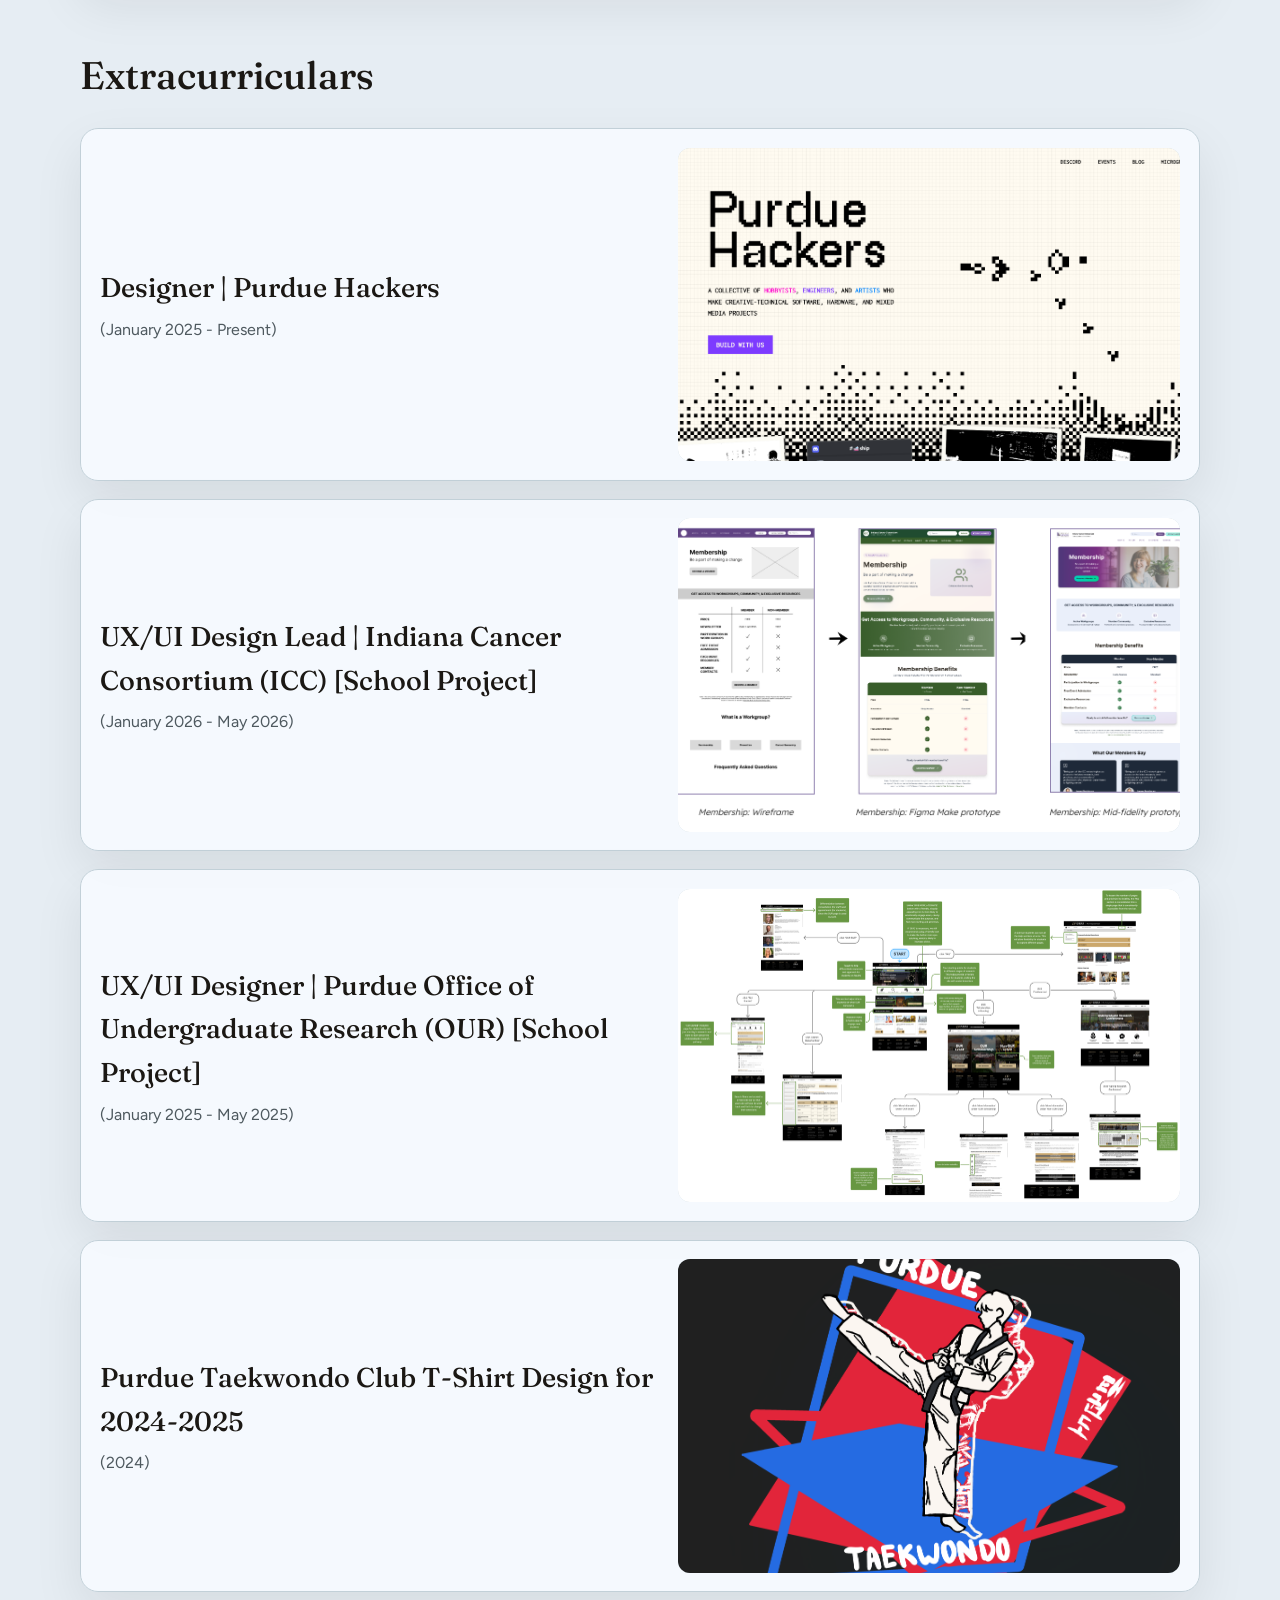
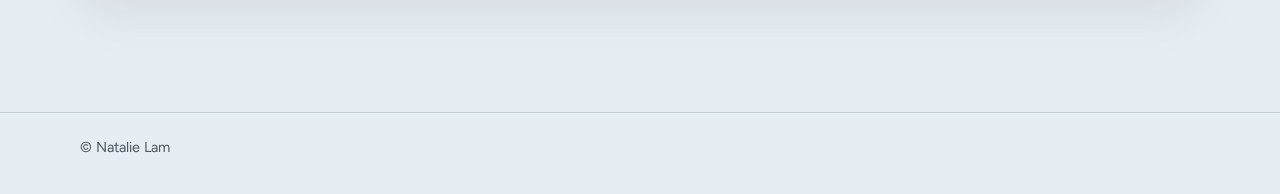
==== commit df146d42: "minor edits" ====
--- a/index.html
+++ b/index.html
@@ -46,9 +46,9 @@
           <!-- Replace this bio -->
           <p class="bio">
             is a current junior at Purdue University pursuing a major in UX Design 
-            with a Collaborative Leadership Certificate and a minor in Computer Science and 
-            Design and Innovation. She is interested in 
-            product design and the usage of Natural Language Processing in the field of UX.
+            with a Collaborative Leadership Certificate and minors in Computer Science and 
+            Design & Innovation. She is interested in product design and leveraging LLMs in 
+            UX to expedite the design and research process.
           </p>
         </div>
         <figure class="headshot">
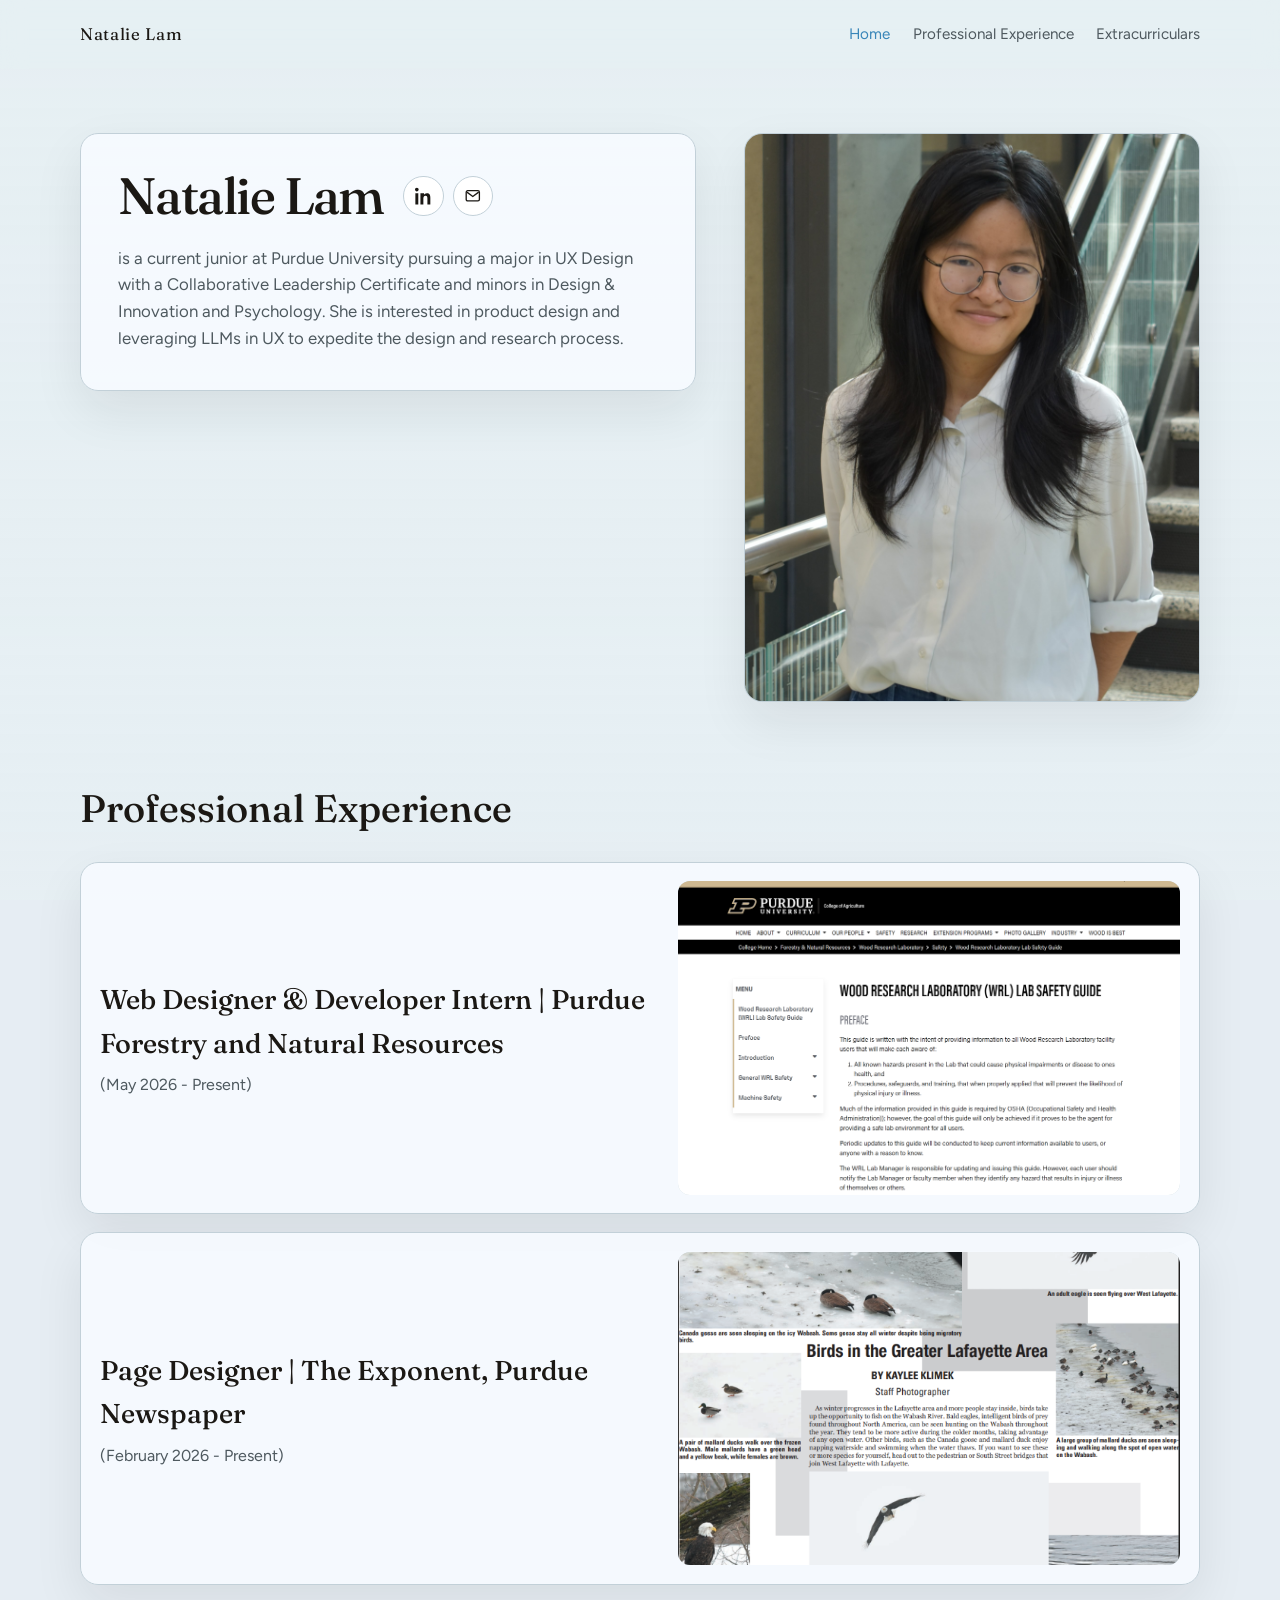
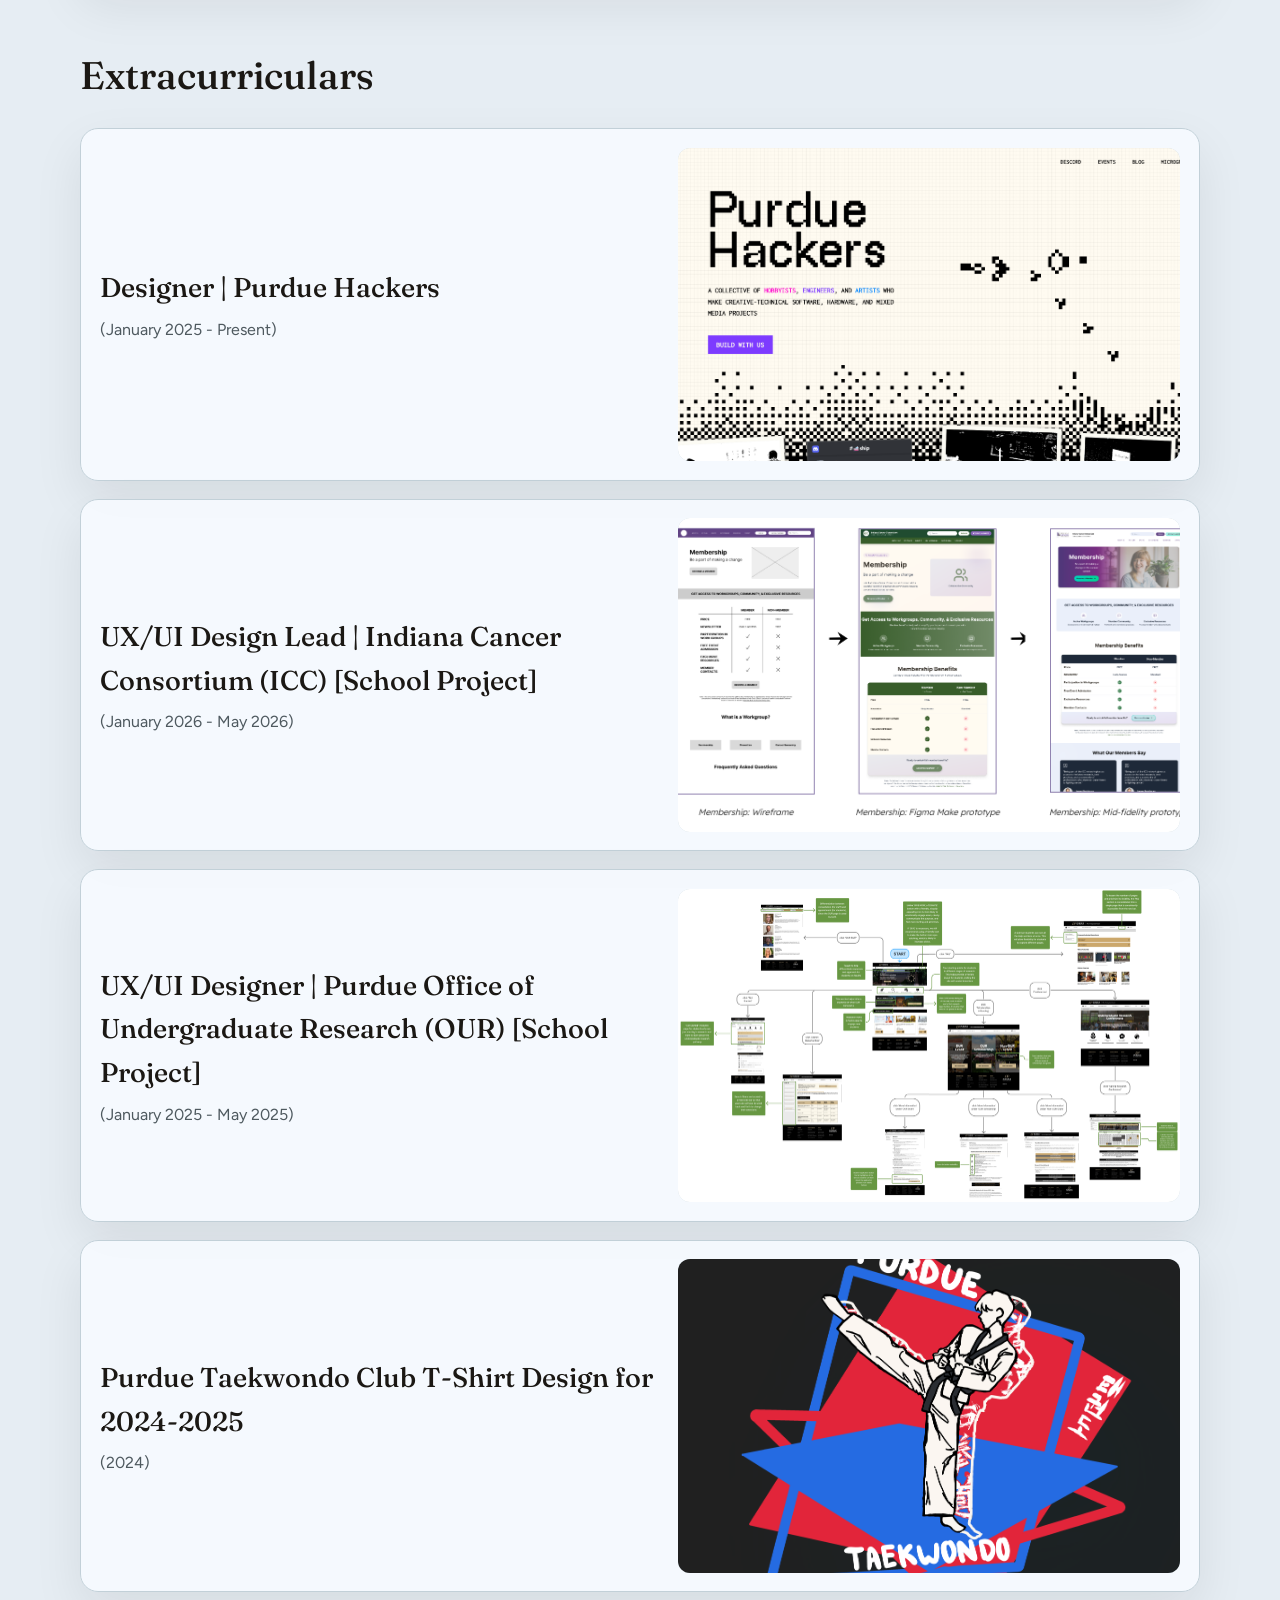
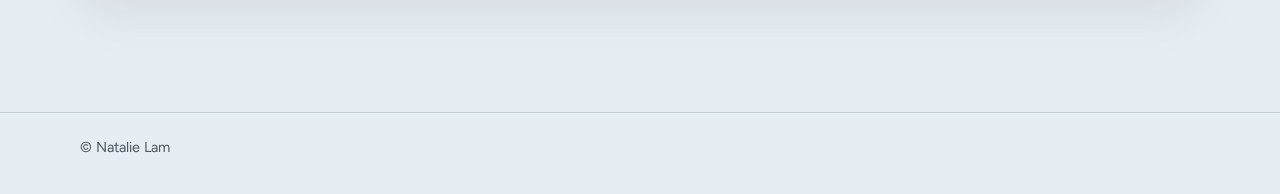
==== commit 63aa1912: "bio update" ====
--- a/index.html
+++ b/index.html
@@ -46,8 +46,8 @@
           <!-- Replace this bio -->
           <p class="bio">
             is a current junior at Purdue University pursuing a major in UX Design 
-            with a Collaborative Leadership Certificate and minors in Computer Science and 
-            Design & Innovation. She is interested in product design and leveraging LLMs in 
+            with a Collaborative Leadership Certificate and minors in Design & Innovation
+            and Psychology. She is interested in product design and leveraging LLMs in 
             UX to expedite the design and research process.
           </p>
         </div>
